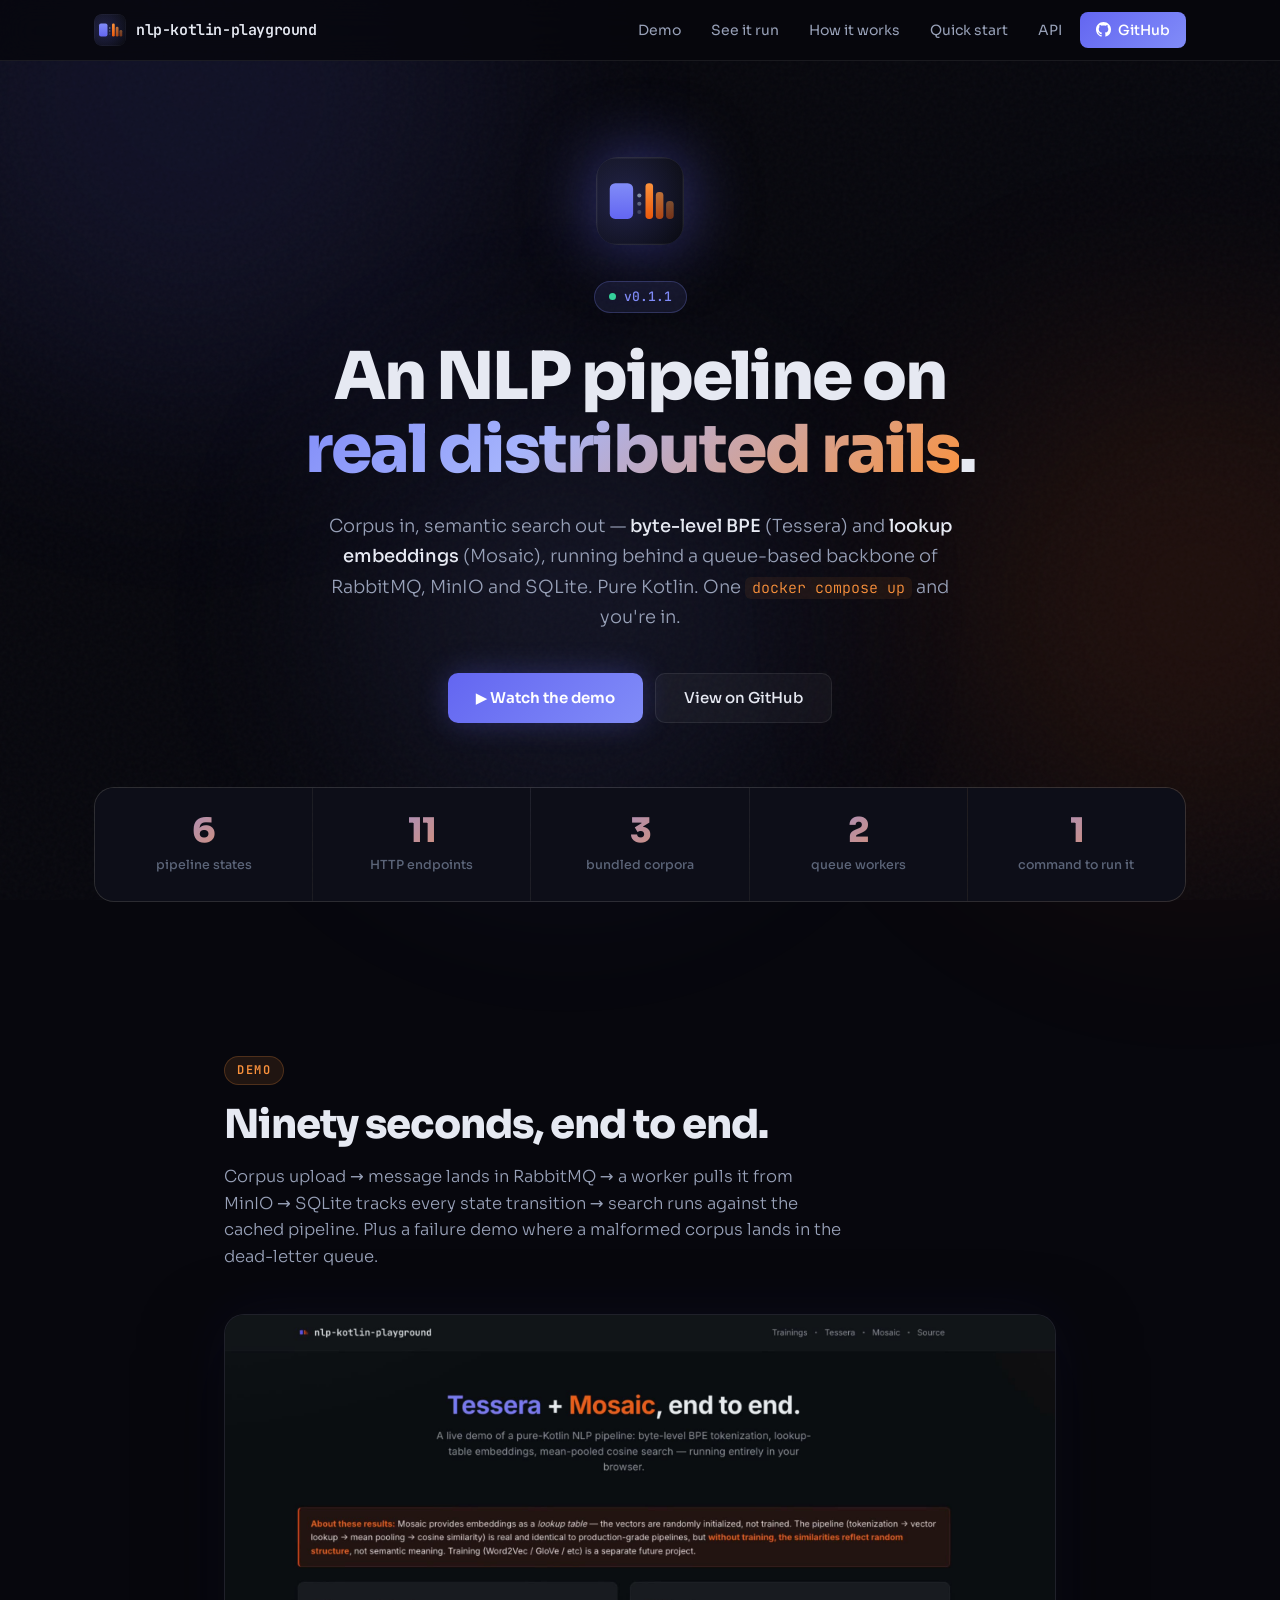
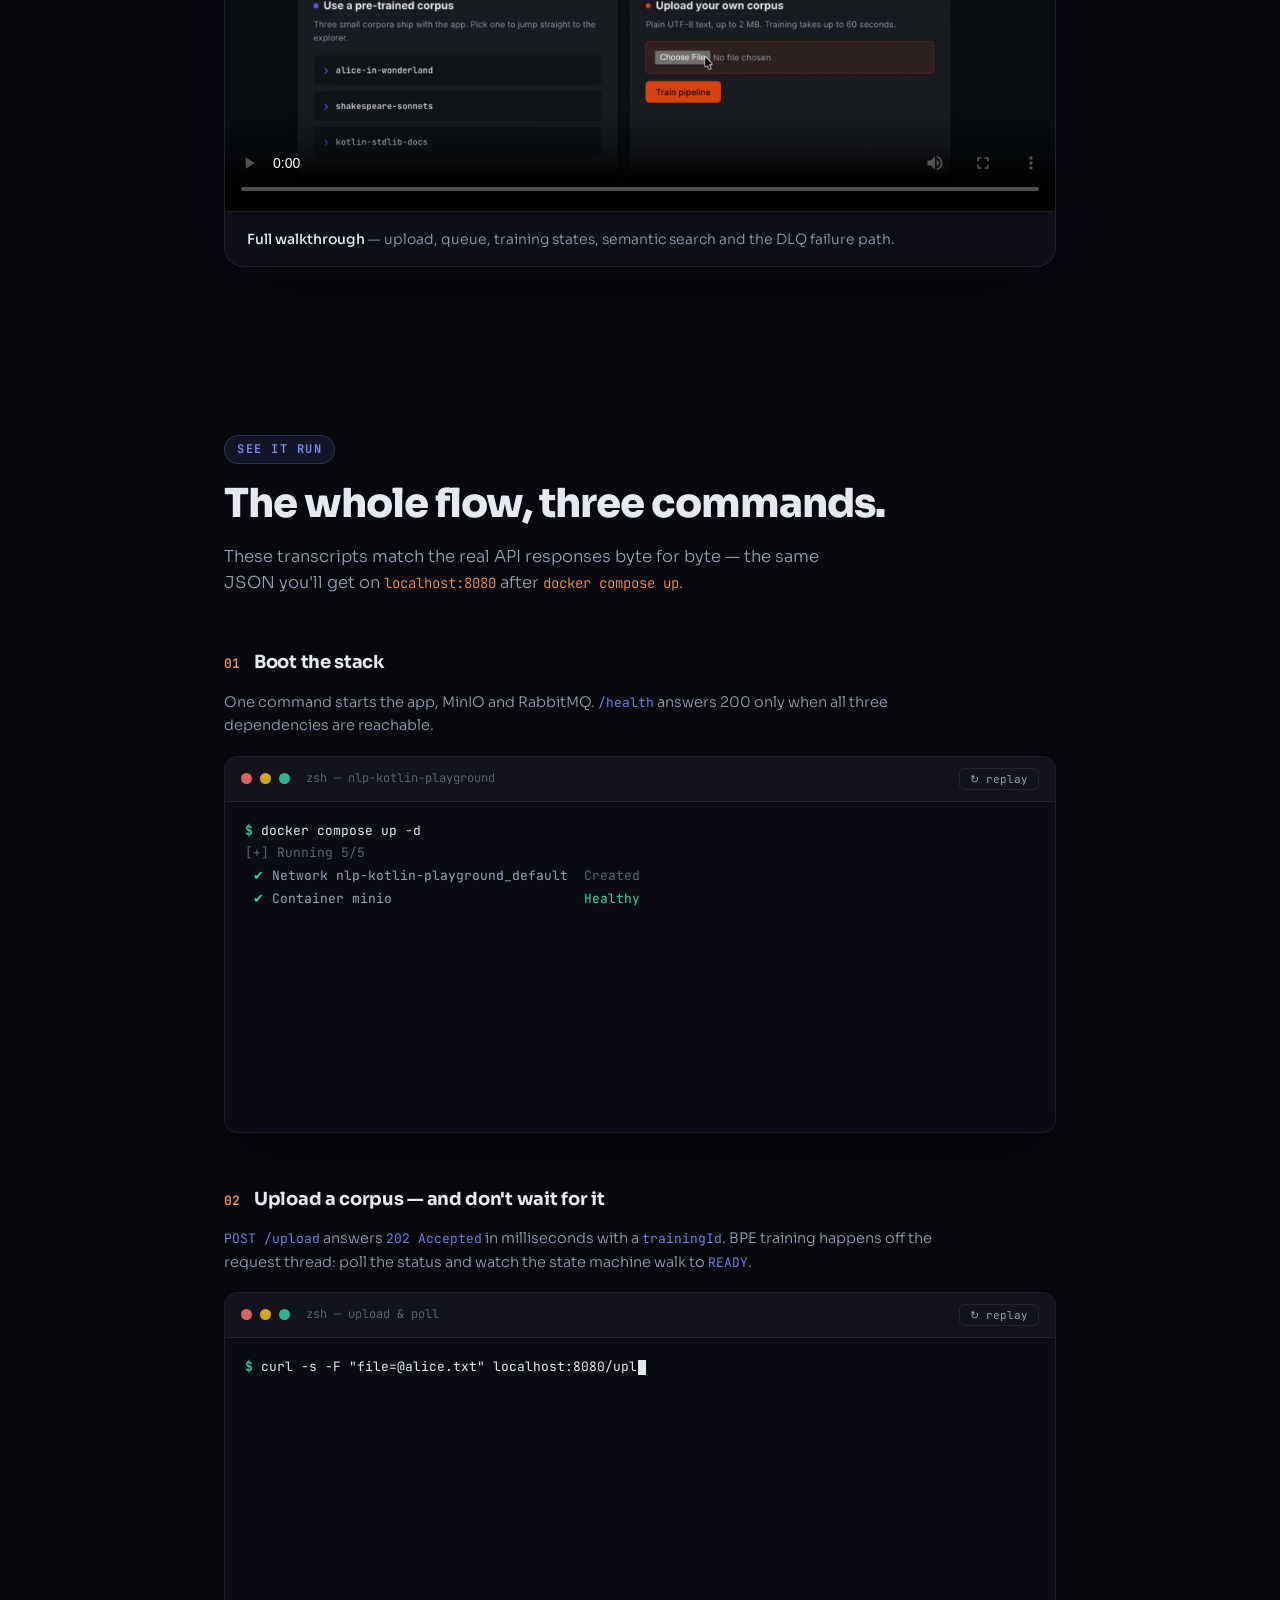
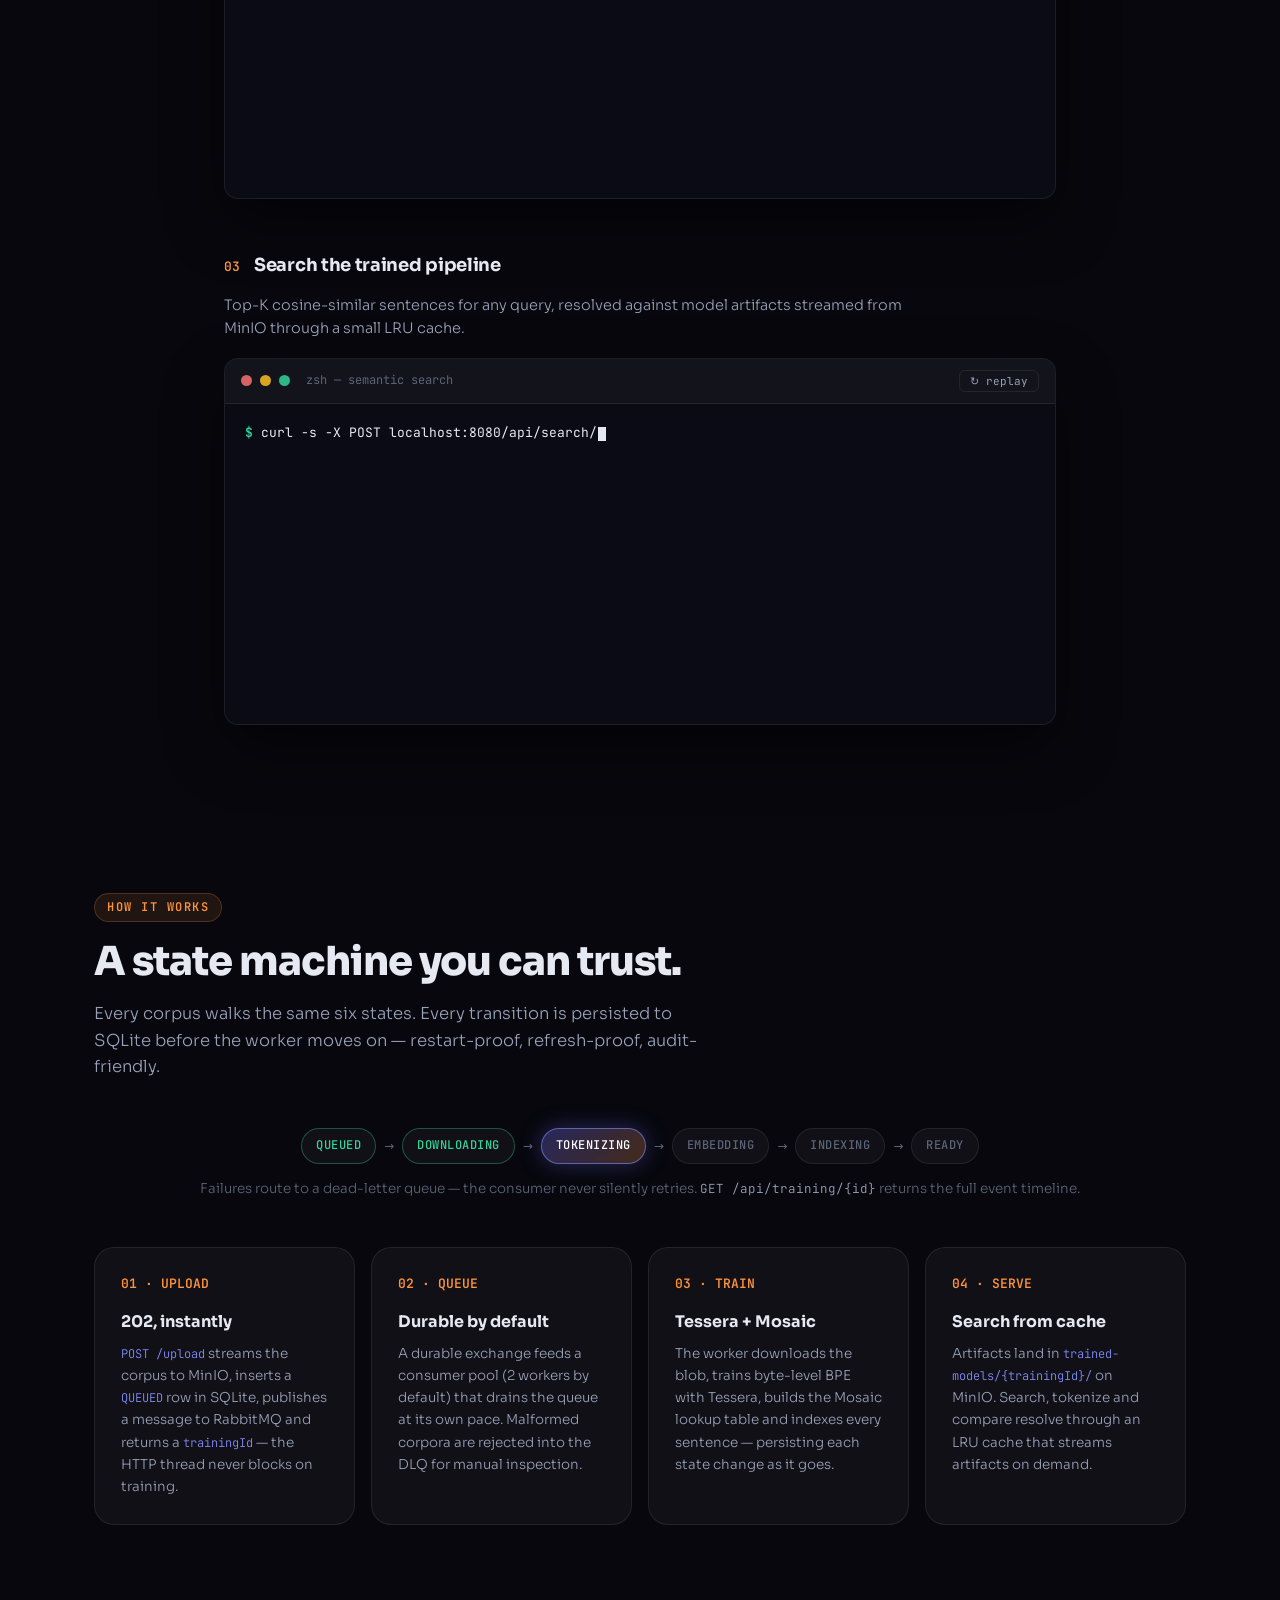
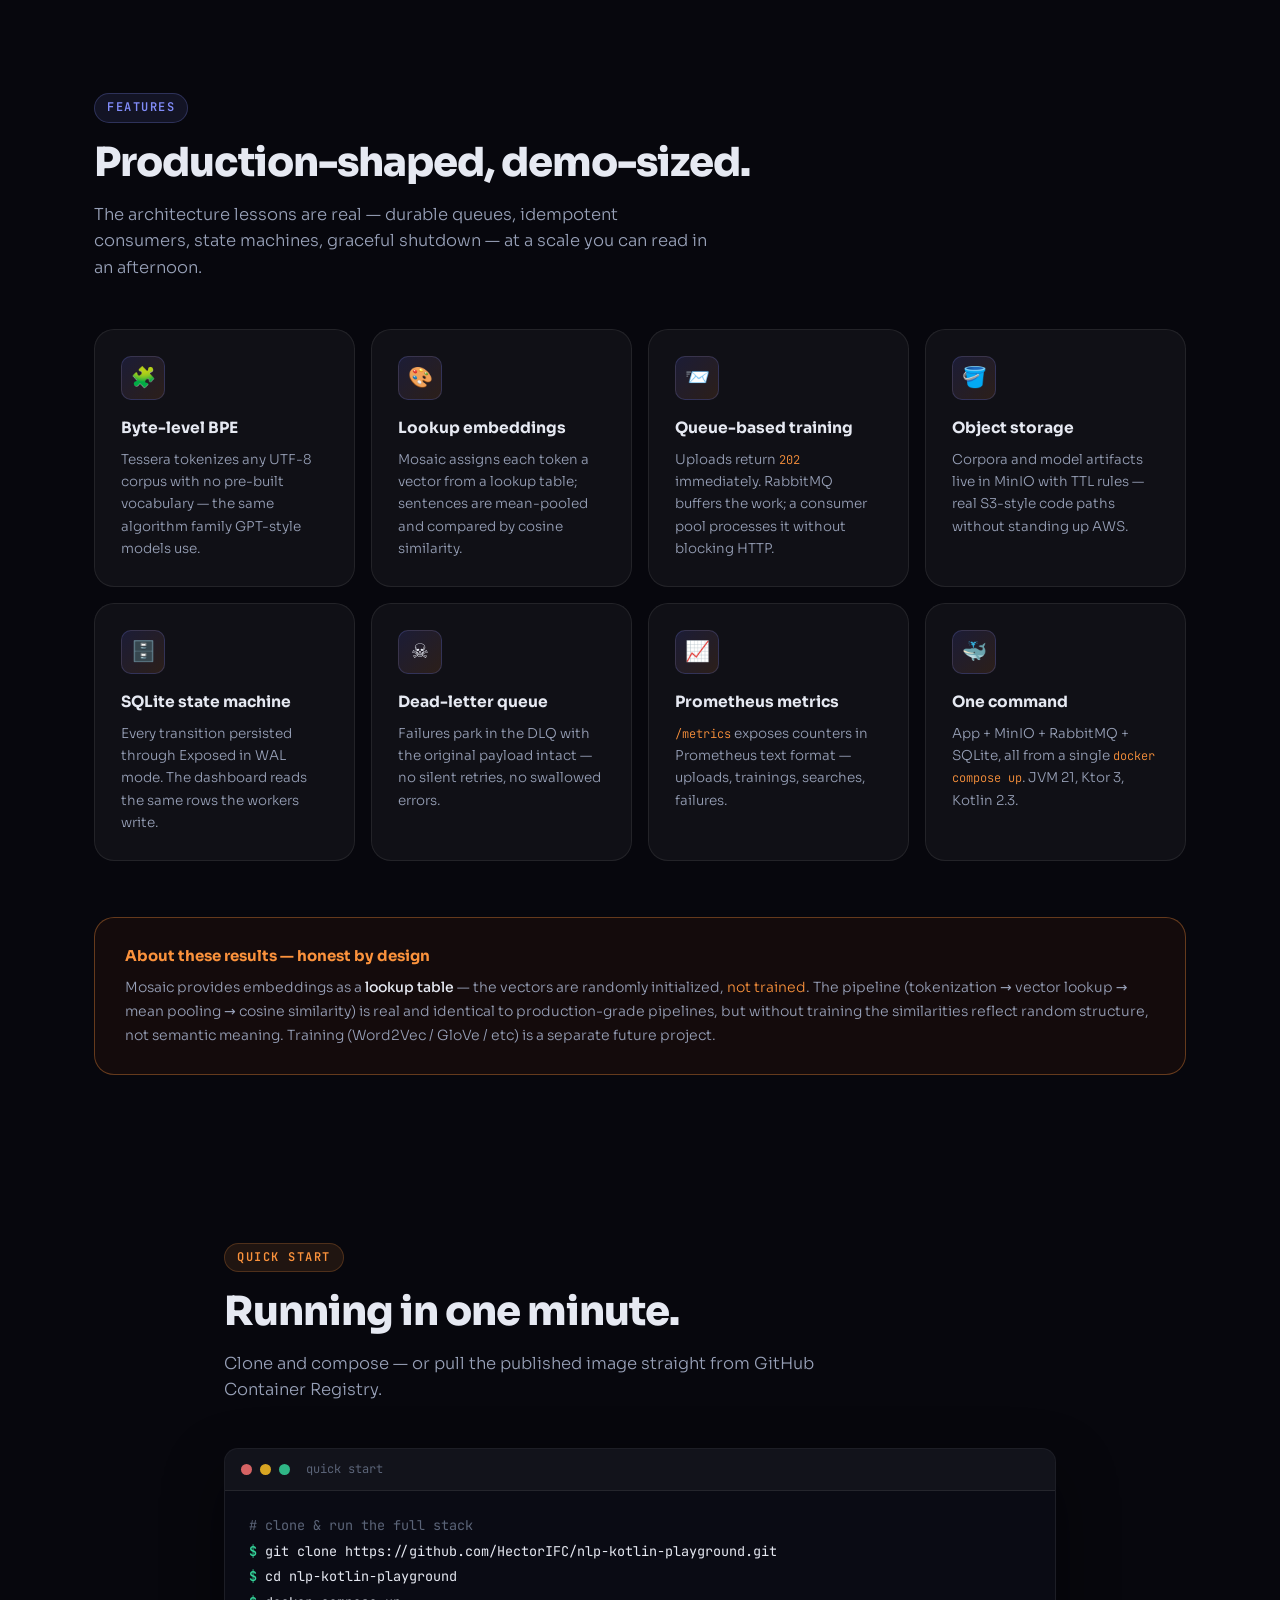
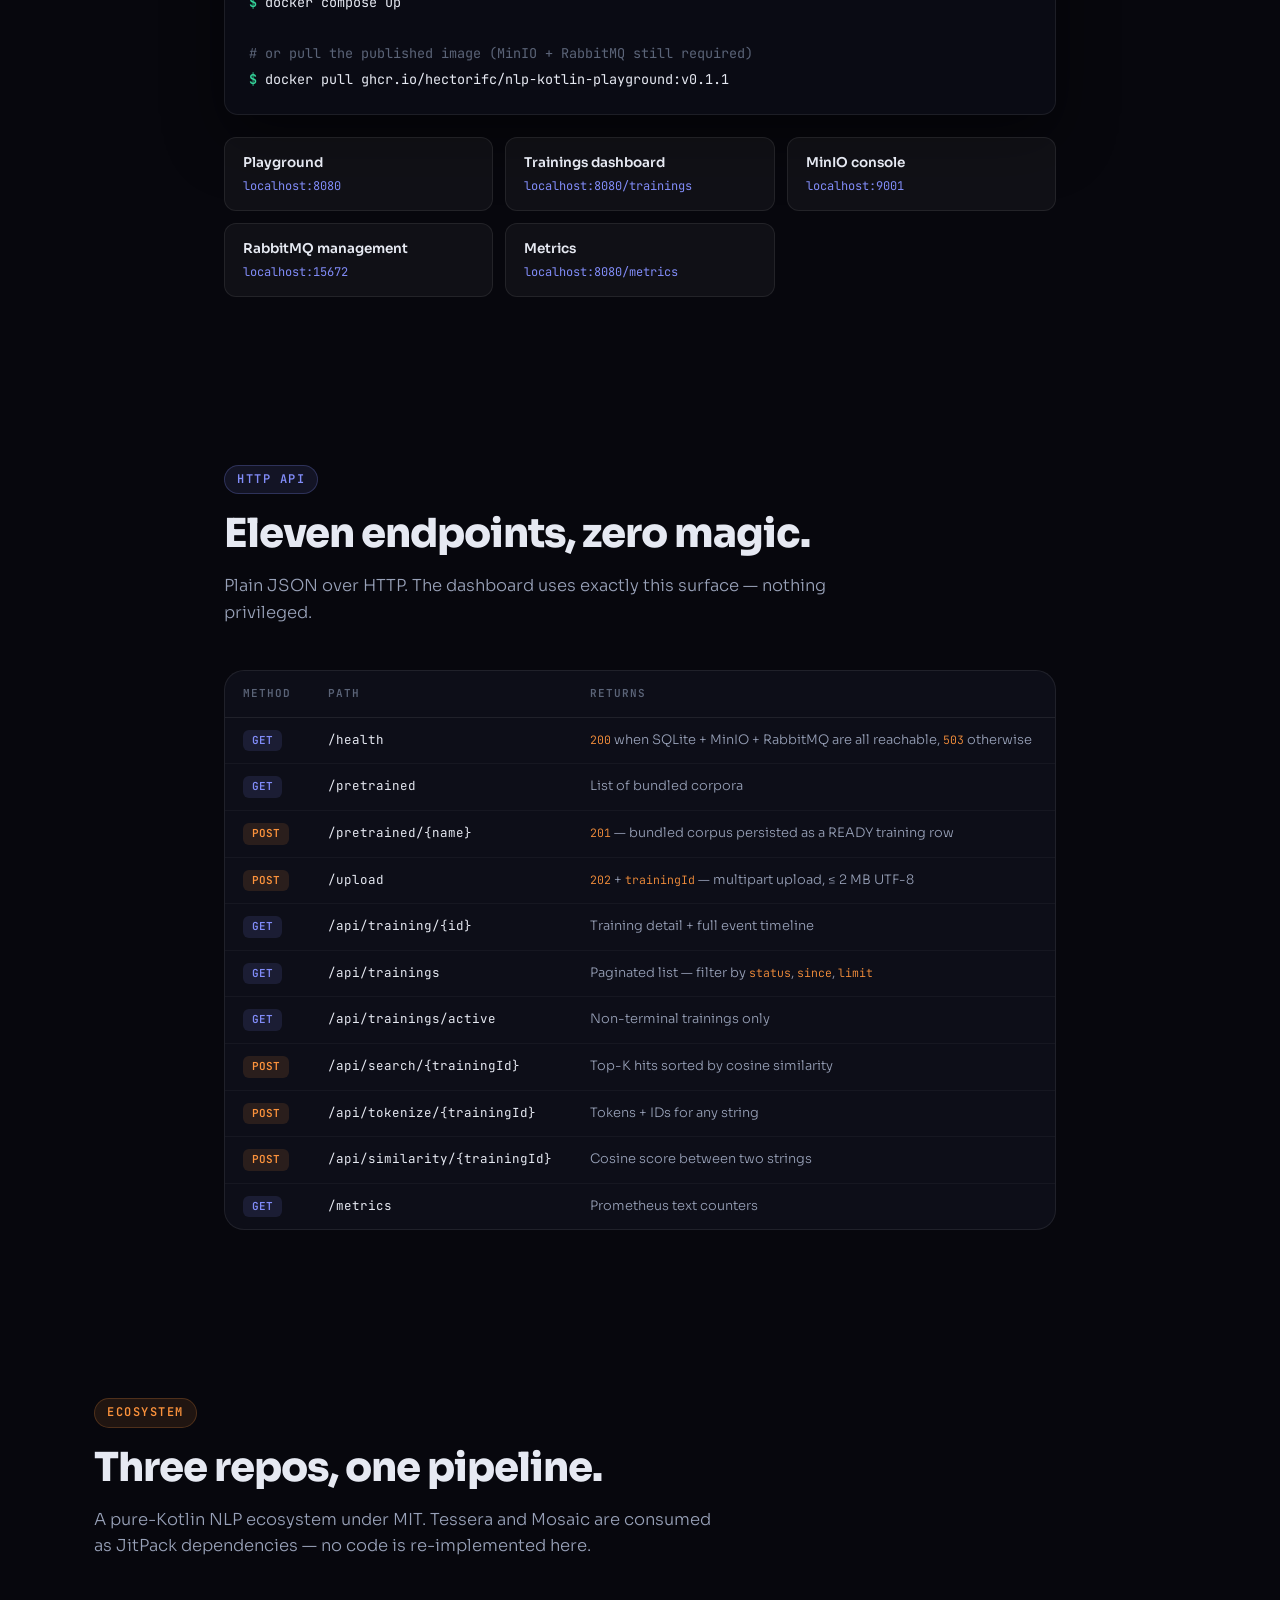
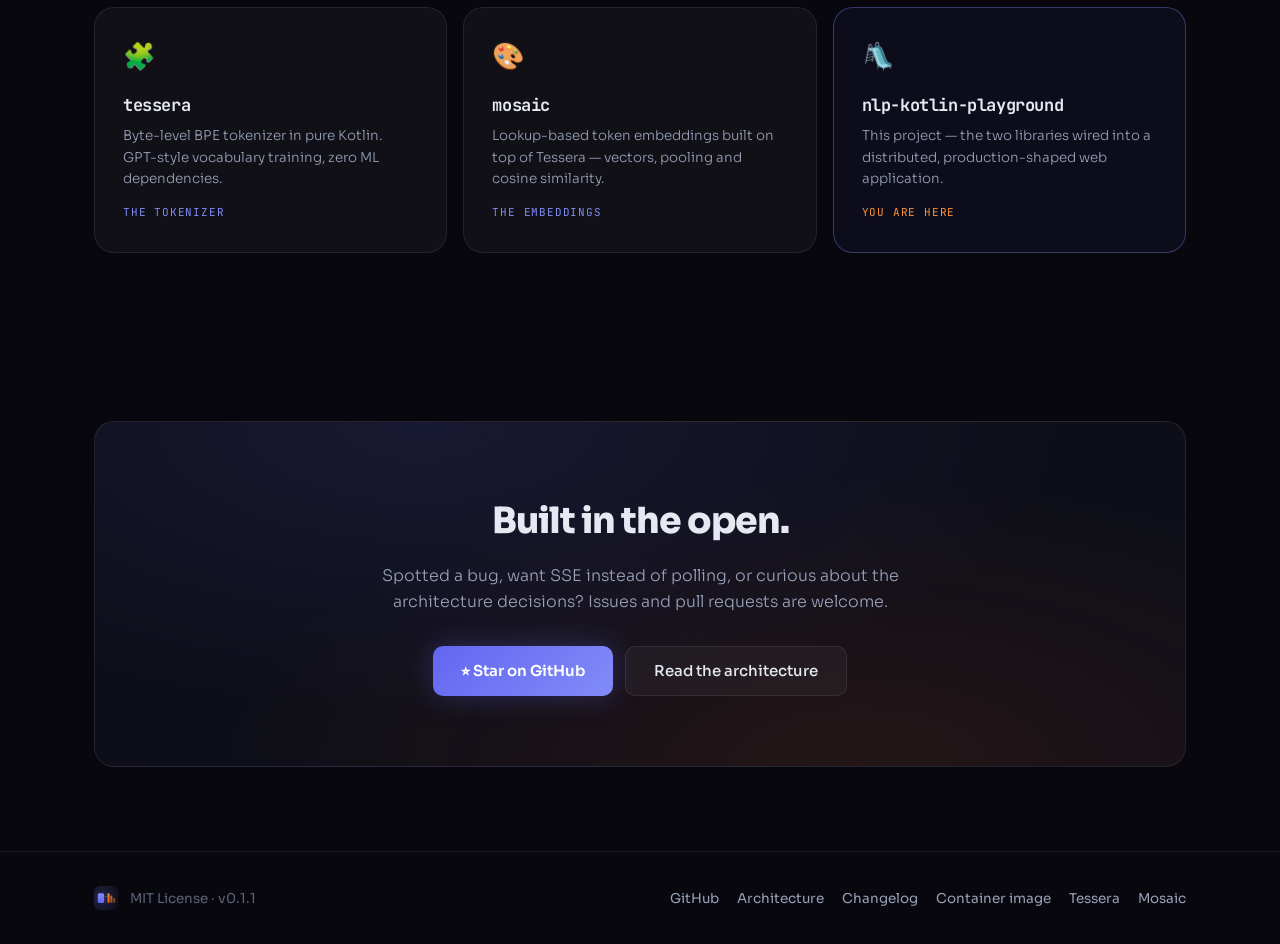
==== docs/index.html @ 34ab7f3b "feat: added github page" ====
<!DOCTYPE html>
<html lang="en">
<head>
  <meta charset="UTF-8" />
  <meta name="viewport" content="width=device-width, initial-scale=1.0" />
  <meta name="description" content="nlp-kotlin-playground — an interactive NLP pipeline playground in pure Kotlin. Byte-level BPE, lookup embeddings and semantic search behind a queue-based distributed backbone: RabbitMQ, MinIO, SQLite." />
  <title>nlp-kotlin-playground — An NLP pipeline on real distributed rails</title>

  <!-- Favicons -->
  <link rel="icon" type="image/svg+xml" href="logo/logo.svg" />
  <link rel="icon" type="image/png" sizes="32x32" href="logo/favicon-32.png" />
  <link rel="icon" type="image/png" sizes="16x16" href="logo/favicon-16.png" />
  <link rel="apple-touch-icon" sizes="180x180" href="logo/favicon-180.png" />
  <link rel="icon" type="image/png" sizes="192x192" href="logo/favicon-192.png" />
  <link rel="icon" type="image/png" sizes="512x512" href="logo/favicon-512.png" />
  <link rel="manifest" href="site.webmanifest" />
  <meta name="theme-color" content="#6366f1" />

  <!-- Open Graph -->
  <meta property="og:type"        content="website" />
  <meta property="og:url"         content="https://hectorifc.github.io/nlp-kotlin-playground/" />
  <meta property="og:title"       content="nlp-kotlin-playground — An NLP pipeline on real distributed rails" />
  <meta property="og:description" content="Corpus in, semantic search out — byte-level BPE (Tessera) + lookup embeddings (Mosaic) behind RabbitMQ, MinIO and SQLite. Pure Kotlin, one docker compose up." />
  <meta property="og:image"       content="https://hectorifc.github.io/nlp-kotlin-playground/logo/logo-512.png" />
  <meta name="twitter:card"       content="summary_large_image" />

  <link rel="preconnect" href="https://fonts.googleapis.com" />
  <link rel="preconnect" href="https://fonts.gstatic.com" crossorigin />
  <link href="https://fonts.googleapis.com/css2?family=Sora:wght@300;400;500;600;700;800&family=JetBrains+Mono:wght@400;500;600&display=swap" rel="stylesheet" />

  <style>
    *, *::before, *::after { box-sizing: border-box; margin: 0; padding: 0; }

    :root {
      --bg:        #07070d;
      --bg2:       #0d0e18;
      --surface:   rgba(255,255,255,0.04);
      --border:    rgba(255,255,255,0.08);
      --primary:   #818cf8;
      --primary2:  #6366f1;
      --accent:    #fb923c;
      --accent2:   #ea580c;
      --ok:        #34d399;
      --text:      #e6e9f2;
      --muted:     #5b6478;
      --muted2:    #98a1b8;
      --code-bg:   #0a0b14;
      --radius:    12px;
      --radius-lg: 20px;
      --mono:      'JetBrains Mono', ui-monospace, monospace;
    }

    html { scroll-behavior: smooth; }

    body {
      background: var(--bg);
      color: var(--text);
      font-family: 'Sora', system-ui, sans-serif;
      line-height: 1.6;
      overflow-x: hidden;
    }

    /* ── NOISE TEXTURE OVERLAY ── */
    body::before {
      content: '';
      position: fixed; inset: 0;
      background-image: url("data:image/svg+xml,%3Csvg viewBox='0 0 256 256' xmlns='http://www.w3.org/2000/svg'%3E%3Cfilter id='noise'%3E%3CfeTurbulence type='fractalNoise' baseFrequency='0.9' numOctaves='4' stitchTiles='stitch'/%3E%3C/filter%3E%3Crect width='100%25' height='100%25' filter='url(%23noise)' opacity='0.03'/%3E%3C/svg%3E");
      pointer-events: none; z-index: 0;
    }

    /* ── GLOW BLOBS ── */
    .blob {
      position: fixed; border-radius: 50%;
      filter: blur(120px); opacity: 0.11; pointer-events: none; z-index: 0;
    }
    .blob-1 { width: 620px; height: 620px; background: #6366f1; top: -220px; left: -120px; }
    .blob-2 { width: 520px; height: 520px; background: #ea580c; top: 38%; right: -180px; }
    .blob-3 { width: 420px; height: 420px; background: #818cf8; bottom: 8%; left: 28%; }

    /* ── LAYOUT ── */
    .container { max-width: 1140px; margin: 0 auto; padding: 0 24px; position: relative; z-index: 1; }
    .narrow { max-width: 880px; margin: 0 auto; }

    /* ── NAV ── */
    nav {
      position: sticky; top: 0; z-index: 100;
      background: rgba(7,7,13,0.82);
      backdrop-filter: blur(16px);
      border-bottom: 1px solid var(--border);
    }
    .nav-inner { display: flex; align-items: center; justify-content: space-between; height: 60px; }
    .nav-logo { display: flex; align-items: center; gap: 10px; text-decoration: none; color: var(--text); }
    .nav-logo-img { width: 32px; height: 32px; border-radius: 8px; display: block; flex-shrink: 0; }
    .nav-logo-text { font-family: var(--mono); font-weight: 600; font-size: 15px; letter-spacing: -0.4px; }
    .nav-links { display: flex; align-items: center; gap: 6px; }
    .nav-link {
      color: var(--muted2); text-decoration: none; font-size: 14px;
      padding: 6px 12px; border-radius: 8px; transition: all .2s;
    }
    .nav-link:hover { color: var(--text); background: var(--surface); }
    .nav-cta {
      background: linear-gradient(135deg, var(--primary2), var(--primary));
      color: #fff; text-decoration: none; font-size: 14px; font-weight: 500;
      padding: 7px 16px; border-radius: 8px; transition: opacity .2s;
      display: flex; align-items: center; gap: 7px;
    }
    .nav-cta:hover { opacity: 0.85; }
    @media (max-width: 800px) { .nav-links .nav-link { display: none; } }

    /* ── HERO ── */
    .hero { padding: 96px 0 70px; text-align: center; position: relative; }
    .hero-logo {
      margin-bottom: 28px; display: inline-block;
      filter: drop-shadow(0 0 34px rgba(99,102,241,0.5));
      animation: float 5s ease-in-out infinite;
    }
    .hero-logo img { display: block; border-radius: 22px; }
    @keyframes float {
      0%, 100% { transform: translateY(0); }
      50%      { transform: translateY(-10px); }
    }
    .hero-badge {
      display: inline-flex; align-items: center; gap: 8px;
      background: rgba(129,140,248,0.1); border: 1px solid rgba(129,140,248,0.25);
      color: var(--primary); font-size: 13px; font-weight: 500; font-family: var(--mono);
      padding: 5px 14px; border-radius: 100px; margin-bottom: 28px;
    }
    .hero-badge-dot { width: 7px; height: 7px; background: var(--ok); border-radius: 50%; animation: pulse 2s infinite; }
    @keyframes pulse {
      0%, 100% { opacity: 1; transform: scale(1); }
      50% { opacity: 0.5; transform: scale(0.8); }
    }
    .hero h1 {
      font-size: clamp(38px, 6vw, 66px);
      font-weight: 800; line-height: 1.1;
      letter-spacing: -2px; margin-bottom: 24px;
    }
    .gradient-text {
      background: linear-gradient(135deg, #818cf8 0%, #a5b4fc 35%, #fb923c 100%);
      -webkit-background-clip: text; -webkit-text-fill-color: transparent;
      background-clip: text;
    }
    .hero-sub {
      font-size: 18px; color: var(--muted2); max-width: 640px;
      margin: 0 auto 40px; font-weight: 300; line-height: 1.7;
    }
    .hero-sub strong { color: var(--text); font-weight: 500; }
    .hero-sub code {
      font-family: var(--mono); font-size: 15px; color: var(--accent);
      background: rgba(251,146,60,0.08); padding: 1px 7px; border-radius: 6px;
    }
    .hero-actions { display: flex; gap: 12px; justify-content: center; flex-wrap: wrap; }
    .btn-primary {
      background: linear-gradient(135deg, var(--primary2), var(--primary));
      color: #fff; text-decoration: none; font-weight: 600; font-size: 15px;
      padding: 12px 28px; border-radius: 10px; transition: all .2s;
      box-shadow: 0 0 30px rgba(99,102,241,0.3);
      display: inline-flex; align-items: center; gap: 8px;
    }
    .btn-primary:hover { transform: translateY(-2px); box-shadow: 0 0 40px rgba(99,102,241,0.45); }
    .btn-ghost {
      background: var(--surface); border: 1px solid var(--border);
      color: var(--text); text-decoration: none; font-weight: 500; font-size: 15px;
      padding: 12px 28px; border-radius: 10px; transition: all .2s;
      display: inline-flex; align-items: center; gap: 8px;
    }
    .btn-ghost:hover { background: rgba(255,255,255,0.07); transform: translateY(-2px); }

    /* ── STATS BAR ── */
    .stats-bar {
      margin: 64px 0 0;
      display: grid;
      grid-template-columns: repeat(auto-fit, minmax(150px, 1fr));
      gap: 1px;
      background: var(--border);
      border: 1px solid var(--border);
      border-radius: var(--radius-lg);
      overflow: hidden;
    }
    .stat { background: var(--bg2); padding: 26px 18px; text-align: center; transition: background .2s; }
    .stat:hover { background: rgba(129,140,248,0.06); }
    .stat-value {
      font-size: 34px; font-weight: 800; letter-spacing: -1.5px;
      background: linear-gradient(135deg, var(--primary), var(--accent));
      -webkit-background-clip: text; -webkit-text-fill-color: transparent;
      background-clip: text; line-height: 1;
    }
    .stat-label { font-size: 12.5px; color: var(--muted); margin-top: 7px; font-weight: 500; }

    /* ── SECTIONS ── */
    section { padding: 84px 0; }
    .section-tag {
      display: inline-block;
      background: rgba(251,146,60,0.1); border: 1px solid rgba(251,146,60,0.22);
      color: var(--accent); font-size: 12px; font-weight: 600; letter-spacing: 1.5px;
      text-transform: uppercase; padding: 4px 12px; border-radius: 100px;
      margin-bottom: 16px; font-family: var(--mono);
    }
    .section-tag.indigo {
      background: rgba(129,140,248,0.1); border-color: rgba(129,140,248,0.25);
      color: var(--primary);
    }
    .section-title {
      font-size: clamp(28px, 4vw, 40px); font-weight: 800;
      letter-spacing: -1px; line-height: 1.18; margin-bottom: 16px;
    }
    .section-sub { font-size: 16.5px; color: var(--muted2); max-width: 620px; font-weight: 300; }
    .section-sub code { font-family: var(--mono); font-size: 14px; color: var(--accent); }

    /* ── FADE-IN ON SCROLL ── */
    .fade { opacity: 0; transform: translateY(22px); transition: opacity .6s ease, transform .6s ease; }
    .fade.visible { opacity: 1; transform: none; }

    /* ── DEMO VIDEO ── */
    .video-shell {
      margin-top: 44px;
      border: 1px solid var(--border);
      border-radius: var(--radius-lg);
      overflow: hidden;
      background: var(--bg2);
      box-shadow: 0 30px 80px rgba(0,0,0,0.5), 0 0 60px rgba(99,102,241,0.07);
    }
    .video-shell video { display: block; width: 100%; height: auto; }
    .video-caption {
      font-size: 14px; color: var(--muted2); padding: 16px 22px;
      border-top: 1px solid var(--border); font-weight: 300;
    }
    .video-caption strong { color: var(--text); font-weight: 500; }

    /* ── TERMINALS ── */
    .term-step { margin-top: 52px; }
    .term-step-head { display: flex; align-items: baseline; gap: 14px; margin-bottom: 14px; }
    .term-step-num {
      font-family: var(--mono); font-weight: 600; font-size: 13px;
      color: var(--accent); flex-shrink: 0;
    }
    .term-step-head h3 { font-size: 18px; font-weight: 700; letter-spacing: -0.3px; }
    .term-step-desc { font-size: 14.5px; color: var(--muted2); font-weight: 300; margin-bottom: 18px; max-width: 720px; }
    .term-step-desc code { font-family: var(--mono); font-size: 13px; color: var(--primary); }

    .terminal {
      background: var(--code-bg);
      border: 1px solid var(--border);
      border-radius: 14px;
      overflow: hidden;
      box-shadow: 0 24px 60px rgba(0,0,0,0.45);
    }
    .term-bar {
      display: flex; align-items: center; gap: 8px;
      padding: 11px 16px;
      background: rgba(255,255,255,0.03);
      border-bottom: 1px solid var(--border);
    }
    .term-dot { width: 11px; height: 11px; border-radius: 50%; opacity: 0.85; }
    .term-dot.r { background: #f87171; } .term-dot.y { background: #fbbf24; } .term-dot.g { background: #34d399; }
    .term-title {
      font-family: var(--mono); font-size: 12px; color: var(--muted);
      margin-left: 8px; flex: 1; white-space: nowrap; overflow: hidden; text-overflow: ellipsis;
    }
    .term-replay {
      background: none; border: 1px solid var(--border); color: var(--muted2);
      font-family: var(--mono); font-size: 11px; padding: 3px 10px;
      border-radius: 6px; cursor: pointer; transition: all .2s;
    }
    .term-replay:hover { color: var(--text); border-color: var(--muted); }
    .term-body {
      padding: 18px 20px;
      font-family: var(--mono); font-size: 13px; line-height: 1.75;
      white-space: pre; overflow-x: auto;
      color: var(--muted2);
    }
    .term-line { min-height: 1.75em; }
    .t-prompt { color: var(--ok); font-weight: 600; }
    .t-cmd { color: var(--text); }
    .t-cursor {
      display: inline-block; width: 8px; height: 1.1em;
      background: var(--text); vertical-align: text-bottom;
      animation: blink 1s steps(1) infinite; margin-left: 1px;
    }
    @keyframes blink { 50% { opacity: 0; } }
    .t-key  { color: #a5b4fc; }
    .t-str  { color: #fdba74; }
    .t-num  { color: #5eead4; }
    .t-ok   { color: var(--ok); }
    .t-dim  { color: var(--muted); }
    .t-state-q { color: var(--muted2); }
    .t-state-w { color: var(--primary); }
    .t-state-e { color: var(--accent); }
    .t-state-r { color: var(--ok); font-weight: 600; }

    /* ── STATE MACHINE STRIP ── */
    .state-strip {
      margin: 48px 0 8px;
      display: flex; align-items: center; justify-content: center;
      gap: 8px; flex-wrap: wrap;
    }
    .state-pill {
      font-family: var(--mono); font-size: 12px; font-weight: 500;
      padding: 7px 14px; border-radius: 100px;
      border: 1px solid var(--border); color: var(--muted);
      background: var(--surface); transition: all .45s ease;
      letter-spacing: 0.5px;
    }
    .state-arrow { color: var(--muted); font-size: 12px; user-select: none; }
    .state-pill.active {
      color: #fff; border-color: rgba(129,140,248,0.6);
      background: linear-gradient(135deg, rgba(99,102,241,0.35), rgba(251,146,60,0.25));
      box-shadow: 0 0 22px rgba(99,102,241,0.35);
    }
    .state-pill.done { color: var(--ok); border-color: rgba(52,211,153,0.35); }
    .state-pill.active.final {
      border-color: rgba(52,211,153,0.7);
      background: rgba(52,211,153,0.16);
      box-shadow: 0 0 22px rgba(52,211,153,0.35);
    }
    .state-caption { text-align: center; font-size: 13.5px; color: var(--muted); margin-top: 14px; font-weight: 300; }
    .state-caption code { font-family: var(--mono); font-size: 12.5px; color: var(--muted2); }

    /* ── HOW IT WORKS STEPS ── */
    .steps-grid {
      display: grid; grid-template-columns: repeat(auto-fit, minmax(250px, 1fr));
      gap: 16px; margin-top: 48px;
    }
    .step-card {
      background: var(--surface); border: 1px solid var(--border);
      border-radius: var(--radius-lg); padding: 26px;
      position: relative; transition: all .3s;
    }
    .step-card:hover { border-color: rgba(251,146,60,0.3); transform: translateY(-3px); }
    .step-num {
      font-family: var(--mono); font-size: 13px; font-weight: 600;
      color: var(--accent); margin-bottom: 14px; display: block;
    }
    .step-card h3 { font-size: 16px; font-weight: 700; margin-bottom: 8px; }
    .step-card p { font-size: 13.5px; color: var(--muted2); line-height: 1.65; font-weight: 300; }
    .step-card p code { font-family: var(--mono); font-size: 12px; color: var(--primary); }

    /* ── FEATURES ── */
    .features-grid {
      display: grid; grid-template-columns: repeat(auto-fit, minmax(255px, 1fr));
      gap: 16px; margin-top: 48px;
    }
    .feature-card {
      background: var(--surface); border: 1px solid var(--border);
      border-radius: var(--radius-lg); padding: 26px;
      transition: all .3s; position: relative; overflow: hidden;
    }
    .feature-card::before {
      content: '';
      position: absolute; inset: 0;
      background: linear-gradient(135deg, rgba(99,102,241,0.07), transparent 60%);
      opacity: 0; transition: opacity .3s;
    }
    .feature-card:hover { border-color: rgba(129,140,248,0.3); transform: translateY(-3px); }
    .feature-card:hover::before { opacity: 1; }
    .feature-icon {
      width: 44px; height: 44px;
      background: linear-gradient(135deg, rgba(99,102,241,0.15), rgba(251,146,60,0.12));
      border: 1px solid rgba(129,140,248,0.2);
      border-radius: 10px; display: grid; place-items: center;
      font-size: 20px; margin-bottom: 16px;
    }
    .feature-card h3 { font-size: 15.5px; font-weight: 700; margin-bottom: 8px; }
    .feature-card p { font-size: 13.5px; color: var(--muted2); line-height: 1.65; font-weight: 300; }
    .feature-card p code { font-family: var(--mono); font-size: 12px; color: var(--accent); }

    /* ── HONESTY CALLOUT ── */
    .callout {
      margin-top: 56px;
      border: 1px solid rgba(251,146,60,0.35);
      background: rgba(234,88,12,0.06);
      border-radius: var(--radius-lg);
      padding: 26px 30px;
    }
    .callout h3 { color: var(--accent); font-size: 15px; font-weight: 700; margin-bottom: 8px; }
    .callout p { font-size: 14px; color: var(--muted2); line-height: 1.7; font-weight: 300; }
    .callout p strong { color: var(--text); font-weight: 500; }
    .callout p em { color: var(--accent); font-style: normal; }

    /* ── QUICK START ── */
    .code-window {
      margin-top: 44px;
      background: var(--code-bg);
      border: 1px solid var(--border);
      border-radius: 14px; overflow: hidden;
      box-shadow: 0 24px 60px rgba(0,0,0,0.45);
    }
    .code-body {
      padding: 22px 24px; font-family: var(--mono); font-size: 13.5px;
      line-height: 1.9; overflow-x: auto; white-space: pre; color: var(--text);
    }
    .code-body .c { color: var(--muted); }
    .code-body .p { color: var(--ok); font-weight: 600; }
    .urls-grid {
      display: grid; grid-template-columns: repeat(auto-fit, minmax(240px, 1fr));
      gap: 12px; margin-top: 22px;
    }
    .url-card {
      display: flex; flex-direction: column; gap: 3px;
      background: var(--surface); border: 1px solid var(--border);
      border-radius: var(--radius); padding: 14px 18px;
      text-decoration: none; transition: all .2s;
    }
    .url-card:hover { border-color: rgba(129,140,248,0.35); }
    .url-card .u-name { font-size: 13.5px; font-weight: 600; color: var(--text); }
    .url-card .u-addr { font-family: var(--mono); font-size: 12px; color: var(--primary); }

    /* ── API TABLE ── */
    .api-table-wrap {
      margin-top: 44px; overflow-x: auto;
      border: 1px solid var(--border); border-radius: var(--radius-lg);
      background: var(--bg2);
    }
    table.api { width: 100%; border-collapse: collapse; font-size: 13px; min-width: 640px; }
    table.api th {
      text-align: left; font-family: var(--mono); font-weight: 600; font-size: 11px;
      text-transform: uppercase; letter-spacing: 1px; color: var(--muted);
      padding: 14px 18px; border-bottom: 1px solid var(--border);
    }
    table.api td { padding: 12px 18px; border-bottom: 1px solid rgba(255,255,255,0.04); vertical-align: top; }
    table.api tr:last-child td { border-bottom: none; }
    table.api tr:hover td { background: rgba(129,140,248,0.04); }
    .method {
      font-family: var(--mono); font-size: 11px; font-weight: 600;
      padding: 2px 9px; border-radius: 6px; display: inline-block;
    }
    .method.get  { color: var(--primary); background: rgba(129,140,248,0.12); }
    .method.post { color: var(--accent);  background: rgba(251,146,60,0.12); }
    td.path { font-family: var(--mono); font-size: 12.5px; color: var(--text); white-space: nowrap; }
    td.desc { color: var(--muted2); font-weight: 300; }
    td.desc code { font-family: var(--mono); font-size: 11.5px; color: var(--accent); }

    /* ── ECOSYSTEM ── */
    .eco-grid {
      display: grid; grid-template-columns: repeat(auto-fit, minmax(260px, 1fr));
      gap: 16px; margin-top: 48px;
    }
    .eco-card {
      background: var(--surface); border: 1px solid var(--border);
      border-radius: var(--radius-lg); padding: 28px;
      text-decoration: none; transition: all .3s; display: block;
    }
    .eco-card:hover { border-color: rgba(251,146,60,0.35); transform: translateY(-3px); }
    .eco-emoji { font-size: 26px; margin-bottom: 14px; display: block; }
    .eco-card h3 { font-size: 17px; font-weight: 700; color: var(--text); margin-bottom: 6px; font-family: var(--mono); letter-spacing: -0.4px; }
    .eco-card p { font-size: 13.5px; color: var(--muted2); line-height: 1.6; font-weight: 300; }
    .eco-role {
      display: inline-block; margin-top: 14px;
      font-family: var(--mono); font-size: 11px; letter-spacing: 0.8px;
      color: var(--primary); text-transform: uppercase;
    }
    .eco-card.here { border-color: rgba(129,140,248,0.35); background: rgba(99,102,241,0.06); }
    .eco-card.here .eco-role { color: var(--accent); }

    /* ── CONTRIBUTE ── */
    .contribute {
      text-align: center;
      border: 1px solid var(--border);
      border-radius: var(--radius-lg);
      background:
        radial-gradient(ellipse at 30% 0%, rgba(99,102,241,0.12), transparent 60%),
        radial-gradient(ellipse at 70% 100%, rgba(234,88,12,0.1), transparent 60%),
        var(--bg2);
      padding: 70px 30px;
    }
    .contribute h2 { font-size: clamp(26px, 3.6vw, 36px); font-weight: 800; letter-spacing: -1px; margin-bottom: 14px; }
    .contribute p { color: var(--muted2); max-width: 540px; margin: 0 auto 32px; font-weight: 300; font-size: 16px; }

    /* ── FOOTER ── */
    footer { border-top: 1px solid var(--border); padding: 34px 0; }
    .footer-inner {
      display: flex; align-items: center; justify-content: space-between;
      gap: 18px; flex-wrap: wrap;
    }
    .footer-left { display: flex; align-items: center; gap: 12px; color: var(--muted); font-size: 13.5px; }
    .footer-left img { border-radius: 6px; }
    .footer-links { display: flex; gap: 18px; flex-wrap: wrap; }
    .footer-links a { color: var(--muted2); text-decoration: none; font-size: 13.5px; transition: color .2s; }
    .footer-links a:hover { color: var(--text); }

    @media (max-width: 540px) {
      .hero { padding-top: 72px; }
      .hero h1 { font-size: 31px; letter-spacing: -1px; }
      .hero h1 br { display: none; }
      .term-body, .code-body { font-size: 12px; }
    }

    @media (prefers-reduced-motion: reduce) {
      html { scroll-behavior: auto; }
      .hero-logo, .hero-badge-dot, .t-cursor { animation: none; }
      .fade { opacity: 1; transform: none; transition: none; }
      * { transition-duration: 0.01ms !important; }
    }
  </style>
</head>
<body>

  <div class="blob blob-1"></div>
  <div class="blob blob-2"></div>
  <div class="blob blob-3"></div>

  <!-- ───────────────────────── NAV ───────────────────────── -->
  <nav>
    <div class="container nav-inner">
      <a class="nav-logo" href="#">
        <img class="nav-logo-img" src="logo/logo.svg" alt="nlp-kotlin-playground" width="32" height="32" />
        <span class="nav-logo-text">nlp-kotlin-playground</span>
      </a>
      <div class="nav-links">
        <a class="nav-link" href="#demo">Demo</a>
        <a class="nav-link" href="#terminal">See it run</a>
        <a class="nav-link" href="#how">How it works</a>
        <a class="nav-link" href="#start">Quick start</a>
        <a class="nav-link" href="#api">API</a>
        <a class="nav-cta" href="https://github.com/HectorIFC/nlp-kotlin-playground">
          <svg width="15" height="15" viewBox="0 0 16 16" fill="currentColor"><path d="M8 0C3.58 0 0 3.58 0 8c0 3.54 2.29 6.53 5.47 7.59.4.07.55-.17.55-.38 0-.19-.01-.82-.01-1.49-2.01.37-2.53-.49-2.69-.94-.09-.23-.48-.94-.82-1.13-.28-.15-.68-.52-.01-.53.63-.01 1.08.58 1.23.82.72 1.21 1.87.87 2.33.66.07-.52.28-.87.51-1.07-1.78-.2-3.64-.89-3.64-3.95 0-.87.31-1.59.82-2.15-.08-.2-.36-1.02.08-2.12 0 0 .67-.21 2.2.82.64-.18 1.32-.27 2-.27s1.36.09 2 .27c1.53-1.04 2.2-.82 2.2-.82.44 1.1.16 1.92.08 2.12.51.56.82 1.27.82 2.15 0 3.07-1.87 3.75-3.65 3.95.29.25.54.73.54 1.48 0 1.07-.01 1.93-.01 2.2 0 .21.15.46.55.38A8.01 8.01 0 0 0 16 8c0-4.42-3.58-8-8-8z"/></svg>
          GitHub
        </a>
      </div>
    </div>
  </nav>

  <!-- ───────────────────────── HERO ───────────────────────── -->
  <header class="hero">
    <div class="container">
      <div class="hero-logo">
        <img src="logo/logo.svg" alt="nlp-kotlin-playground" width="88" height="88" />
      </div>
      <div>
        <div class="hero-badge"><span class="hero-badge-dot"></span>v0.1.1</div>
      </div>
      <h1>An NLP pipeline on <br /><span class="gradient-text">real distributed rails</span>.</h1>
      <p class="hero-sub">
        Corpus in, semantic search out — <strong>byte-level BPE</strong> (Tessera) and
        <strong>lookup embeddings</strong> (Mosaic), running behind a queue-based backbone of
        RabbitMQ, MinIO and SQLite. Pure Kotlin. One <code>docker compose up</code> and you're in.
      </p>
      <div class="hero-actions">
        <a class="btn-primary" href="#demo">▶&#xFE0E; Watch the demo</a>
        <a class="btn-ghost" href="https://github.com/HectorIFC/nlp-kotlin-playground">View on GitHub</a>
      </div>

      <div class="stats-bar fade">
        <div class="stat"><div class="stat-value"><span class="count" data-target="6">0</span></div><div class="stat-label">pipeline states</div></div>
        <div class="stat"><div class="stat-value"><span class="count" data-target="11">0</span></div><div class="stat-label">HTTP endpoints</div></div>
        <div class="stat"><div class="stat-value"><span class="count" data-target="3">0</span></div><div class="stat-label">bundled corpora</div></div>
        <div class="stat"><div class="stat-value"><span class="count" data-target="2">0</span></div><div class="stat-label">queue workers</div></div>
        <div class="stat"><div class="stat-value"><span class="count" data-target="1">0</span></div><div class="stat-label">command to run it</div></div>
      </div>
    </div>
  </header>

  <!-- ───────────────────────── DEMO VIDEO ───────────────────────── -->
  <section id="demo">
    <div class="container narrow">
      <div class="fade">
        <span class="section-tag">Demo</span>
        <h2 class="section-title">Ninety seconds, end to end.</h2>
        <p class="section-sub">
          Corpus upload → message lands in RabbitMQ → a worker pulls it from MinIO → SQLite tracks
          every state transition → search runs against the cached pipeline. Plus a failure demo
          where a malformed corpus lands in the dead-letter queue.
        </p>
      </div>
      <div class="video-shell fade">
        <video src="demo.mp4" controls preload="metadata" poster="poster.jpg" width="1280"></video>
        <div class="video-caption">
          <strong>Full walkthrough</strong> — upload, queue, training states, semantic search and the DLQ failure path.
        </div>
      </div>
    </div>
  </section>

  <!-- ───────────────────────── TERMINALS ───────────────────────── -->
  <section id="terminal">
    <div class="container narrow">
      <div class="fade">
        <span class="section-tag indigo">See it run</span>
        <h2 class="section-title">The whole flow, three commands.</h2>
        <p class="section-sub">
          These transcripts match the real API responses byte for byte — the same JSON you'll
          get on <code>localhost:8080</code> after <code>docker compose up</code>.
        </p>
      </div>

      <div class="term-step fade">
        <div class="term-step-head"><span class="term-step-num">01</span><h3>Boot the stack</h3></div>
        <p class="term-step-desc">
          One command starts the app, MinIO and RabbitMQ. <code>/health</code> answers 200 only
          when all three dependencies are reachable.
        </p>
        <div class="terminal" data-script="boot">
          <div class="term-bar">
            <span class="term-dot r"></span><span class="term-dot y"></span><span class="term-dot g"></span>
            <span class="term-title">zsh — nlp-kotlin-playground</span>
            <button class="term-replay" type="button">↻ replay</button>
          </div>
          <div class="term-body" style="min-height: 330px"></div>
        </div>
      </div>

      <div class="term-step fade">
        <div class="term-step-head"><span class="term-step-num">02</span><h3>Upload a corpus — and don't wait for it</h3></div>
        <p class="term-step-desc">
          <code>POST /upload</code> answers <code>202 Accepted</code> in milliseconds with a
          <code>trainingId</code>. BPE training happens off the request thread: poll the status
          and watch the state machine walk to <code>READY</code>.
        </p>
        <div class="terminal" data-script="train">
          <div class="term-bar">
            <span class="term-dot r"></span><span class="term-dot y"></span><span class="term-dot g"></span>
            <span class="term-title">zsh — upload &amp; poll</span>
            <button class="term-replay" type="button">↻ replay</button>
          </div>
          <div class="term-body" style="min-height: 460px"></div>
        </div>
      </div>

      <div class="term-step fade">
        <div class="term-step-head"><span class="term-step-num">03</span><h3>Search the trained pipeline</h3></div>
        <p class="term-step-desc">
          Top-K cosine-similar sentences for any query, resolved against model artifacts streamed
          from MinIO through a small LRU cache.
        </p>
        <div class="terminal" data-script="search">
          <div class="term-bar">
            <span class="term-dot r"></span><span class="term-dot y"></span><span class="term-dot g"></span>
            <span class="term-title">zsh — semantic search</span>
            <button class="term-replay" type="button">↻ replay</button>
          </div>
          <div class="term-body" style="min-height: 320px"></div>
        </div>
      </div>
    </div>
  </section>

  <!-- ───────────────────────── HOW IT WORKS ───────────────────────── -->
  <section id="how">
    <div class="container">
      <div class="fade">
        <span class="section-tag">How it works</span>
        <h2 class="section-title">A state machine you can trust.</h2>
        <p class="section-sub">
          Every corpus walks the same six states. Every transition is persisted to SQLite before
          the worker moves on — restart-proof, refresh-proof, audit-friendly.
        </p>
      </div>

      <div class="state-strip fade" id="stateStrip">
        <span class="state-pill">QUEUED</span><span class="state-arrow">→</span>
        <span class="state-pill">DOWNLOADING</span><span class="state-arrow">→</span>
        <span class="state-pill">TOKENIZING</span><span class="state-arrow">→</span>
        <span class="state-pill">EMBEDDING</span><span class="state-arrow">→</span>
        <span class="state-pill">INDEXING</span><span class="state-arrow">→</span>
        <span class="state-pill final">READY</span>
      </div>
      <p class="state-caption fade">Failures route to a dead-letter queue — the consumer never silently retries. <code>GET /api/training/{id}</code> returns the full event timeline.</p>

      <div class="steps-grid">
        <div class="step-card fade">
          <span class="step-num">01 · UPLOAD</span>
          <h3>202, instantly</h3>
          <p><code>POST /upload</code> streams the corpus to MinIO, inserts a <code>QUEUED</code> row in SQLite, publishes a message to RabbitMQ and returns a <code>trainingId</code> — the HTTP thread never blocks on training.</p>
        </div>
        <div class="step-card fade">
          <span class="step-num">02 · QUEUE</span>
          <h3>Durable by default</h3>
          <p>A durable exchange feeds a consumer pool (2 workers by default) that drains the queue at its own pace. Malformed corpora are rejected into the DLQ for manual inspection.</p>
        </div>
        <div class="step-card fade">
          <span class="step-num">03 · TRAIN</span>
          <h3>Tessera + Mosaic</h3>
          <p>The worker downloads the blob, trains byte-level BPE with Tessera, builds the Mosaic lookup table and indexes every sentence — persisting each state change as it goes.</p>
        </div>
        <div class="step-card fade">
          <span class="step-num">04 · SERVE</span>
          <h3>Search from cache</h3>
          <p>Artifacts land in <code>trained-models/{trainingId}/</code> on MinIO. Search, tokenize and compare resolve through an LRU cache that streams artifacts on demand.</p>
        </div>
      </div>
    </div>
  </section>

  <!-- ───────────────────────── FEATURES ───────────────────────── -->
  <section id="features">
    <div class="container">
      <div class="fade">
        <span class="section-tag indigo">Features</span>
        <h2 class="section-title">Production-shaped, demo-sized.</h2>
        <p class="section-sub">
          The architecture lessons are real — durable queues, idempotent consumers, state machines,
          graceful shutdown — at a scale you can read in an afternoon.
        </p>
      </div>
      <div class="features-grid">
        <div class="feature-card fade">
          <div class="feature-icon">🧩</div>
          <h3>Byte-level BPE</h3>
          <p>Tessera tokenizes any UTF-8 corpus with no pre-built vocabulary — the same algorithm family GPT-style models use.</p>
        </div>
        <div class="feature-card fade">
          <div class="feature-icon">🎨</div>
          <h3>Lookup embeddings</h3>
          <p>Mosaic assigns each token a vector from a lookup table; sentences are mean-pooled and compared by cosine similarity.</p>
        </div>
        <div class="feature-card fade">
          <div class="feature-icon">📨</div>
          <h3>Queue-based training</h3>
          <p>Uploads return <code>202</code> immediately. RabbitMQ buffers the work; a consumer pool processes it without blocking HTTP.</p>
        </div>
        <div class="feature-card fade">
          <div class="feature-icon">🪣</div>
          <h3>Object storage</h3>
          <p>Corpora and model artifacts live in MinIO with TTL rules — real S3-style code paths without standing up AWS.</p>
        </div>
        <div class="feature-card fade">
          <div class="feature-icon">🗄️</div>
          <h3>SQLite state machine</h3>
          <p>Every transition persisted through Exposed in WAL mode. The dashboard reads the same rows the workers write.</p>
        </div>
        <div class="feature-card fade">
          <div class="feature-icon">☠️</div>
          <h3>Dead-letter queue</h3>
          <p>Failures park in the DLQ with the original payload intact — no silent retries, no swallowed errors.</p>
        </div>
        <div class="feature-card fade">
          <div class="feature-icon">📈</div>
          <h3>Prometheus metrics</h3>
          <p><code>/metrics</code> exposes counters in Prometheus text format — uploads, trainings, searches, failures.</p>
        </div>
        <div class="feature-card fade">
          <div class="feature-icon">🐳</div>
          <h3>One command</h3>
          <p>App + MinIO + RabbitMQ + SQLite, all from a single <code>docker compose up</code>. JVM 21, Ktor 3, Kotlin 2.3.</p>
        </div>
      </div>

      <div class="callout fade">
        <h3>About these results — honest by design</h3>
        <p>
          Mosaic provides embeddings as a <strong>lookup table</strong> — the vectors are randomly
          initialized, <em>not trained</em>. The pipeline (tokenization → vector lookup → mean pooling
          → cosine similarity) is real and identical to production-grade pipelines, but without
          training the similarities reflect random structure, not semantic meaning. Training
          (Word2Vec / GloVe / etc) is a separate future project.
        </p>
      </div>
    </div>
  </section>

  <!-- ───────────────────────── QUICK START ───────────────────────── -->
  <section id="start">
    <div class="container narrow">
      <div class="fade">
        <span class="section-tag">Quick start</span>
        <h2 class="section-title">Running in one minute.</h2>
        <p class="section-sub">
          Clone and compose — or pull the published image straight from GitHub Container Registry.
        </p>
      </div>

      <div class="code-window fade">
        <div class="term-bar">
          <span class="term-dot r"></span><span class="term-dot y"></span><span class="term-dot g"></span>
          <span class="term-title">quick start</span>
        </div>
        <div class="code-body"><span class="c"># clone &amp; run the full stack</span>
<span class="p">$</span> git clone https://github.com/HectorIFC/nlp-kotlin-playground.git
<span class="p">$</span> cd nlp-kotlin-playground
<span class="p">$</span> docker compose up

<span class="c"># or pull the published image (MinIO + RabbitMQ still required)</span>
<span class="p">$</span> docker pull ghcr.io/hectorifc/nlp-kotlin-playground:v0.1.1</div>
      </div>

      <div class="urls-grid fade">
        <div class="url-card"><span class="u-name">Playground</span><span class="u-addr">localhost:8080</span></div>
        <div class="url-card"><span class="u-name">Trainings dashboard</span><span class="u-addr">localhost:8080/trainings</span></div>
        <div class="url-card"><span class="u-name">MinIO console</span><span class="u-addr">localhost:9001</span></div>
        <div class="url-card"><span class="u-name">RabbitMQ management</span><span class="u-addr">localhost:15672</span></div>
        <div class="url-card"><span class="u-name">Metrics</span><span class="u-addr">localhost:8080/metrics</span></div>
      </div>
    </div>
  </section>

  <!-- ───────────────────────── API ───────────────────────── -->
  <section id="api">
    <div class="container narrow">
      <div class="fade">
        <span class="section-tag indigo">HTTP API</span>
        <h2 class="section-title">Eleven endpoints, zero magic.</h2>
        <p class="section-sub">
          Plain JSON over HTTP. The dashboard uses exactly this surface — nothing privileged.
        </p>
      </div>
      <div class="api-table-wrap fade">
        <table class="api">
          <thead><tr><th>Method</th><th>Path</th><th>Returns</th></tr></thead>
          <tbody>
            <tr><td><span class="method get">GET</span></td><td class="path">/health</td><td class="desc"><code>200</code> when SQLite + MinIO + RabbitMQ are all reachable, <code>503</code> otherwise</td></tr>
            <tr><td><span class="method get">GET</span></td><td class="path">/pretrained</td><td class="desc">List of bundled corpora</td></tr>
            <tr><td><span class="method post">POST</span></td><td class="path">/pretrained/{name}</td><td class="desc"><code>201</code> — bundled corpus persisted as a READY training row</td></tr>
            <tr><td><span class="method post">POST</span></td><td class="path">/upload</td><td class="desc"><code>202</code> + <code>trainingId</code> — multipart upload, ≤ 2 MB UTF-8</td></tr>
            <tr><td><span class="method get">GET</span></td><td class="path">/api/training/{id}</td><td class="desc">Training detail + full event timeline</td></tr>
            <tr><td><span class="method get">GET</span></td><td class="path">/api/trainings</td><td class="desc">Paginated list — filter by <code>status</code>, <code>since</code>, <code>limit</code></td></tr>
            <tr><td><span class="method get">GET</span></td><td class="path">/api/trainings/active</td><td class="desc">Non-terminal trainings only</td></tr>
            <tr><td><span class="method post">POST</span></td><td class="path">/api/search/{trainingId}</td><td class="desc">Top-K hits sorted by cosine similarity</td></tr>
            <tr><td><span class="method post">POST</span></td><td class="path">/api/tokenize/{trainingId}</td><td class="desc">Tokens + IDs for any string</td></tr>
            <tr><td><span class="method post">POST</span></td><td class="path">/api/similarity/{trainingId}</td><td class="desc">Cosine score between two strings</td></tr>
            <tr><td><span class="method get">GET</span></td><td class="path">/metrics</td><td class="desc">Prometheus text counters</td></tr>
          </tbody>
        </table>
      </div>
    </div>
  </section>

  <!-- ───────────────────────── ECOSYSTEM ───────────────────────── -->
  <section id="ecosystem">
    <div class="container">
      <div class="fade">
        <span class="section-tag">Ecosystem</span>
        <h2 class="section-title">Three repos, one pipeline.</h2>
        <p class="section-sub">
          A pure-Kotlin NLP ecosystem under MIT. Tessera and Mosaic are consumed as JitPack
          dependencies — no code is re-implemented here.
        </p>
      </div>
      <div class="eco-grid">
        <a class="eco-card fade" href="https://github.com/HectorIFC/tessera">
          <span class="eco-emoji">🧩</span>
          <h3>tessera</h3>
          <p>Byte-level BPE tokenizer in pure Kotlin. GPT-style vocabulary training, zero ML dependencies.</p>
          <span class="eco-role">The tokenizer</span>
        </a>
        <a class="eco-card fade" href="https://github.com/HectorIFC/mosaic">
          <span class="eco-emoji">🎨</span>
          <h3>mosaic</h3>
          <p>Lookup-based token embeddings built on top of Tessera — vectors, pooling and cosine similarity.</p>
          <span class="eco-role">The embeddings</span>
        </a>
        <a class="eco-card here fade" href="https://github.com/HectorIFC/nlp-kotlin-playground">
          <span class="eco-emoji">🛝</span>
          <h3>nlp-kotlin-playground</h3>
          <p>This project — the two libraries wired into a distributed, production-shaped web application.</p>
          <span class="eco-role">You are here</span>
        </a>
      </div>
    </div>
  </section>

  <!-- ───────────────────────── CONTRIBUTE ───────────────────────── -->
  <section>
    <div class="container">
      <div class="contribute fade">
        <h2>Built in the open.</h2>
        <p>
          Spotted a bug, want SSE instead of polling, or curious about the architecture decisions?
          Issues and pull requests are welcome.
        </p>
        <div class="hero-actions">
          <a class="btn-primary" href="https://github.com/HectorIFC/nlp-kotlin-playground">⭐&#xFE0E; Star on GitHub</a>
          <a class="btn-ghost" href="https://github.com/HectorIFC/nlp-kotlin-playground/blob/main/ARCHITECTURE.md">Read the architecture</a>
        </div>
      </div>
    </div>
  </section>

  <!-- ───────────────────────── FOOTER ───────────────────────── -->
  <footer>
    <div class="container footer-inner">
      <div class="footer-left">
        <img src="logo/logo.svg" alt="" width="24" height="24" />
        <span>MIT License · v0.1.1</span>
      </div>
      <div class="footer-links">
        <a href="https://github.com/HectorIFC/nlp-kotlin-playground">GitHub</a>
        <a href="https://github.com/HectorIFC/nlp-kotlin-playground/blob/main/ARCHITECTURE.md">Architecture</a>
        <a href="https://github.com/HectorIFC/nlp-kotlin-playground/blob/main/CHANGELOG.md">Changelog</a>
        <a href="https://github.com/HectorIFC/nlp-kotlin-playground/pkgs/container/nlp-kotlin-playground">Container image</a>
        <a href="https://github.com/HectorIFC/tessera">Tessera</a>
        <a href="https://github.com/HectorIFC/mosaic">Mosaic</a>
      </div>
    </div>
  </footer>

  <script>
    const reduceMotion = window.matchMedia('(prefers-reduced-motion: reduce)').matches;

    /* ── COUNT-UP STATS ── */
    function animateCount(el) {
      const target = parseInt(el.dataset.target, 10);
      if (reduceMotion) { el.textContent = target; return; }
      const duration = 1400, start = performance.now();
      function tick(now) {
        const t = Math.min((now - start) / duration, 1);
        const eased = 1 - Math.pow(1 - t, 3);
        el.textContent = Math.round(eased * target);
        if (t < 1) requestAnimationFrame(tick);
      }
      requestAnimationFrame(tick);
    }

    /* ── TERMINAL SCRIPTS ──
       Lines mirror the app's real DTOs: UploadAcceptedResponse, HealthResponse,
       SearchResponse — keep them in sync if the API shapes change. */
    const TID = '7c9e6679-7425-40de-944b-e07fc1f90ae7';
    const k = s => `<span class="t-key">"${s}"</span>`;
    const str = s => `<span class="t-str">"${s}"</span>`;
    const num = s => `<span class="t-num">${s}</span>`;

    const SCRIPTS = {
      boot: [
        { cmd: 'docker compose up -d' },
        { out: '<span class="t-dim">[+] Running 5/5</span>', d: 420 },
        { out: ' <span class="t-ok">✔</span> Network nlp-kotlin-playground_default  <span class="t-dim">Created</span>', d: 160 },
        { out: ' <span class="t-ok">✔</span> Container minio                        <span class="t-ok">Healthy</span>', d: 260 },
        { out: ' <span class="t-ok">✔</span> Container rabbitmq                     <span class="t-ok">Healthy</span>', d: 260 },
        { out: ' <span class="t-ok">✔</span> Container minio-init                   <span class="t-dim">Exited</span>', d: 160 },
        { out: ' <span class="t-ok">✔</span> Container nlp-kotlin-playground        <span class="t-ok">Started</span>', d: 300 },
        { pause: 500 },
        { cmd: 'curl -s localhost:8080/health | jq' },
        { out: '{', d: 120 },
        { out: `  ${k('status')}: ${str('ok')},`, d: 60 },
        { out: `  ${k('database')}: ${num('true')},`, d: 60 },
        { out: `  ${k('storage')}: ${num('true')},`, d: 60 },
        { out: `  ${k('rabbit')}: ${num('true')}`, d: 60 },
        { out: '}', d: 60 },
      ],
      train: [
        { cmd: 'curl -s -F "file=@alice.txt" localhost:8080/upload | jq' },
        { out: '{', d: 260 },
        { out: `  ${k('trainingId')}: ${str(TID)},`, d: 60 },
        { out: `  ${k('status')}: ${str('queued')},`, d: 60 },
        { out: `  ${k('statusUrl')}: ${str('/api/training/' + TID)},`, d: 60 },
        { out: `  ${k('progressUrl')}: ${str('/training/' + TID + '/progress')}`, d: 60 },
        { out: '}', d: 60 },
        { pause: 450 },
        { cmd: 'TID=' + TID },
        { cmd: "while sleep 2; do curl -s localhost:8080/api/training/$TID | jq -r '.status'; done" },
        { out: '<span class="t-state-q">QUEUED</span>', d: 600 },
        { out: '<span class="t-state-w">DOWNLOADING</span>', d: 600 },
        { out: '<span class="t-state-w">TOKENIZING</span>', d: 700 },
        { out: '<span class="t-state-e">EMBEDDING</span>', d: 700 },
        { out: '<span class="t-state-e">INDEXING</span>', d: 600 },
        { out: '<span class="t-state-r">READY</span>', d: 500 },
        { out: '<span class="t-dim">^C</span>', d: 200 },
      ],
      search: [
        { cmd: "curl -s -X POST localhost:8080/api/search/$TID \\\n    -H 'Content-Type: application/json' \\\n    -d '{\"query\": \"down the rabbit hole\", \"topK\": 3}' | jq" },
        { out: '{', d: 300 },
        { out: `  ${k('query')}: ${str('down the rabbit hole')},`, d: 60 },
        { out: `  ${k('results')}: [`, d: 60 },
        { out: `    { ${k('sentence')}: ${str('Down, down, down. Would the fall never come to an end!')}, ${k('score')}: ${num('0.3142')} },`, d: 90 },
        { out: `    { ${k('sentence')}: ${str('The rabbit-hole went straight on like a tunnel for some way.')}, ${k('score')}: ${num('0.2867')} },`, d: 90 },
        { out: `    { ${k('sentence')}: ${str('Alice was beginning to get very tired of sitting by her sister.')}, ${k('score')}: ${num('0.2519')} }`, d: 90 },
        { out: '  ]', d: 60 },
        { out: '}', d: 60 },
      ],
    };

    /* ── TERMINAL ENGINE ── */
    const sleep = ms => new Promise(r => setTimeout(r, ms));
    const playing = new WeakMap();

    async function playTerminal(termEl) {
      const body = termEl.querySelector('.term-body');
      const script = SCRIPTS[termEl.dataset.script];
      const token = Symbol();
      playing.set(termEl, token);
      const cancelled = () => playing.get(termEl) !== token;
      body.innerHTML = '';

      for (const step of script) {
        if (cancelled()) return;
        if (step.pause) { if (!reduceMotion) await sleep(step.pause); continue; }

        const line = document.createElement('div');
        line.className = 'term-line';
        body.appendChild(line);

        if (step.cmd !== undefined) {
          line.innerHTML = '<span class="t-prompt">$</span> ';
          const cmdSpan = document.createElement('span');
          cmdSpan.className = 't-cmd';
          line.appendChild(cmdSpan);
          if (reduceMotion) { cmdSpan.textContent = step.cmd; continue; }
          const cursor = document.createElement('span');
          cursor.className = 't-cursor';
          line.appendChild(cursor);
          for (const ch of step.cmd) {
            if (cancelled()) { cursor.remove(); return; }
            cmdSpan.textContent += ch;
            await sleep(ch === '\n' ? 110 : 14 + Math.random() * 26);
          }
          await sleep(300);
          cursor.remove();
        } else {
          line.innerHTML = step.out;
          if (!reduceMotion) await sleep(step.d ?? 60);
        }
      }
    }

    document.querySelectorAll('.terminal').forEach(termEl => {
      termEl.querySelector('.term-replay').addEventListener('click', () => playTerminal(termEl));
    });

    const termObserver = new IntersectionObserver(entries => {
      entries.forEach(entry => {
        if (entry.isIntersecting) {
          playTerminal(entry.target);
          termObserver.unobserve(entry.target);
        }
      });
    }, { threshold: 0.35 });
    document.querySelectorAll('.terminal').forEach(t => termObserver.observe(t));

    /* ── STATE MACHINE STRIP ── */
    const strip = document.getElementById('stateStrip');
    const pills = [...strip.querySelectorAll('.state-pill')];
    let stateIdx = -1;
    function stepStates() {
      stateIdx += 1;
      if (stateIdx > pills.length + 1) {  // brief blank beat, then restart
        stateIdx = -1;
        pills.forEach(p => p.classList.remove('active', 'done'));
      } else {
        pills.forEach((p, i) => {
          p.classList.toggle('active', i === stateIdx);
          p.classList.toggle('done', i < stateIdx);
        });
      }
    }
    if (reduceMotion) {
      pills.forEach((p, i) => p.classList.toggle('done', i < pills.length - 1));
      pills[pills.length - 1].classList.add('active');
    } else {
      setInterval(stepStates, 950);
    }

    /* ── SCROLL FADE-IN ── */
    const fadeObserver = new IntersectionObserver(entries => {
      entries.forEach(entry => {
        if (entry.isIntersecting) {
          entry.target.classList.add('visible');
          entry.target.querySelectorAll('.count').forEach(animateCount);
          fadeObserver.unobserve(entry.target);
        }
      });
    }, { threshold: 0.15 });
    document.querySelectorAll('.fade').forEach(el => fadeObserver.observe(el));
  </script>
</body>
</html>
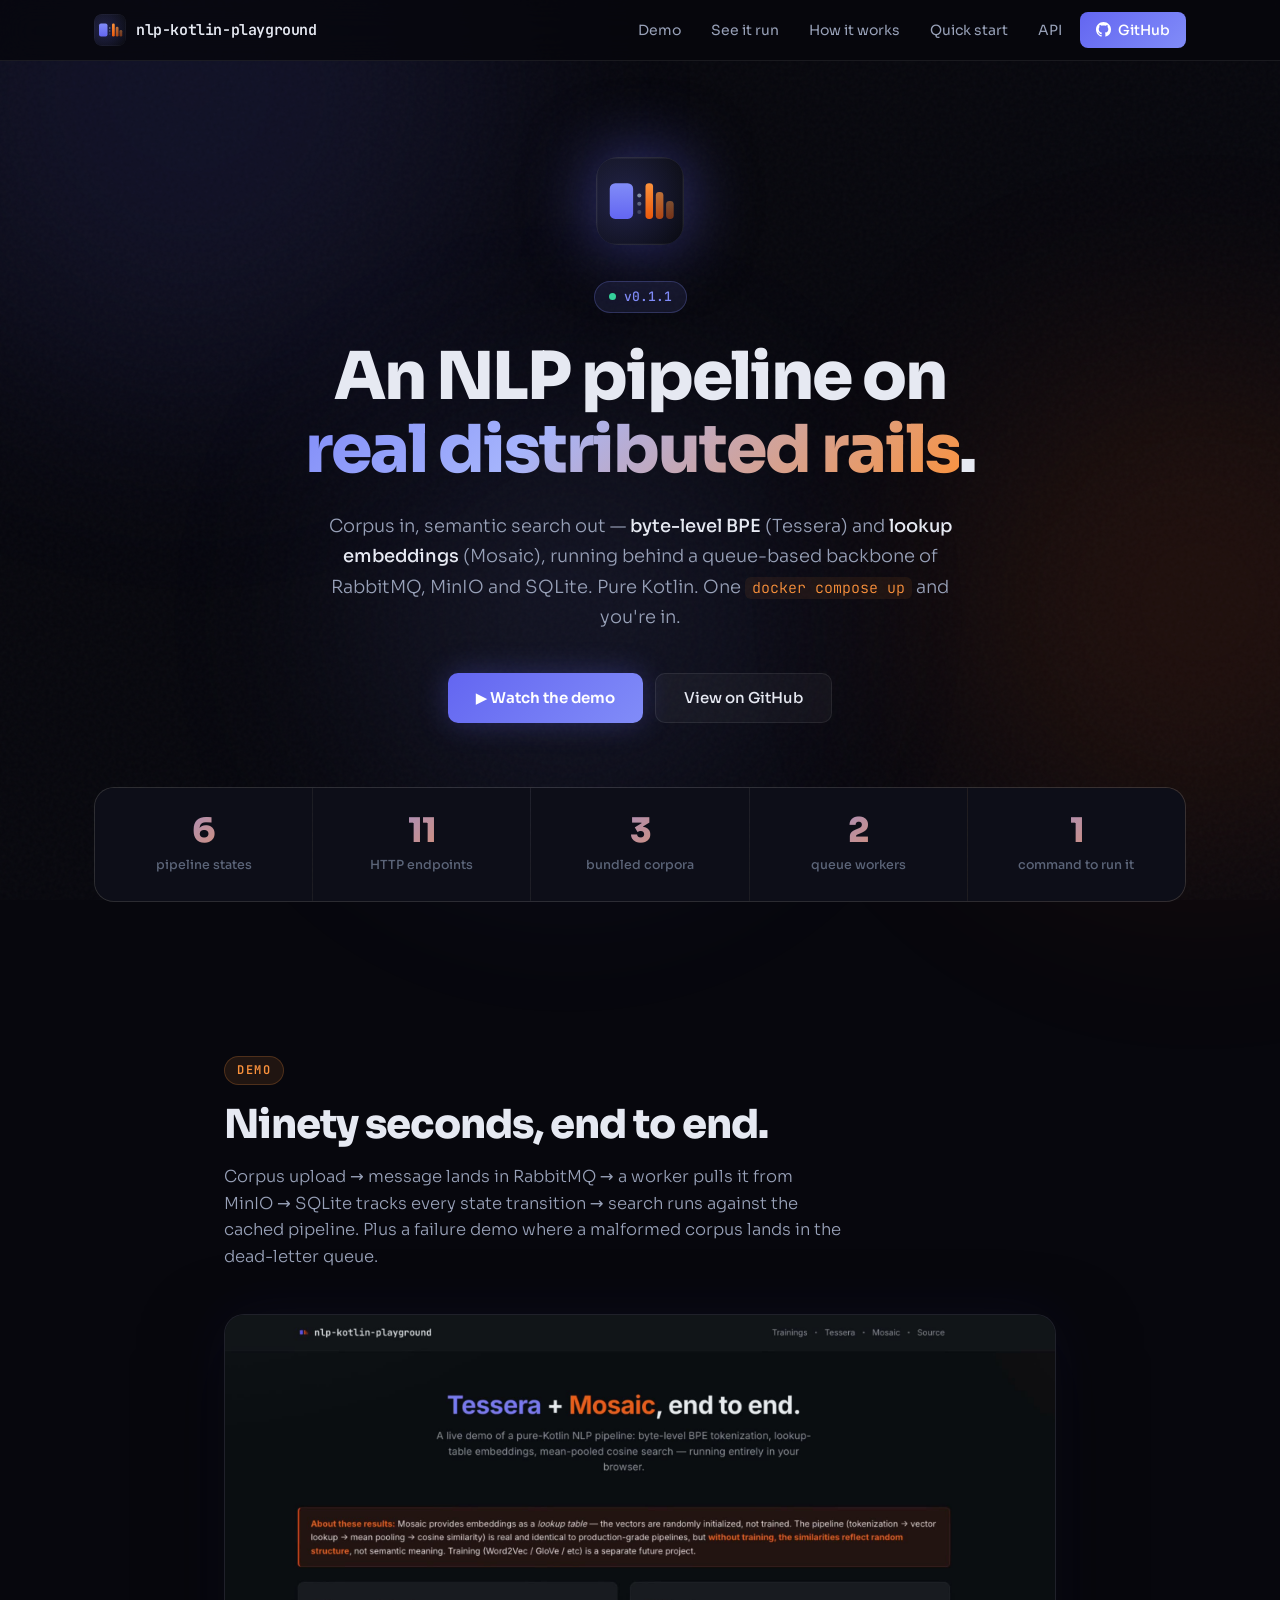
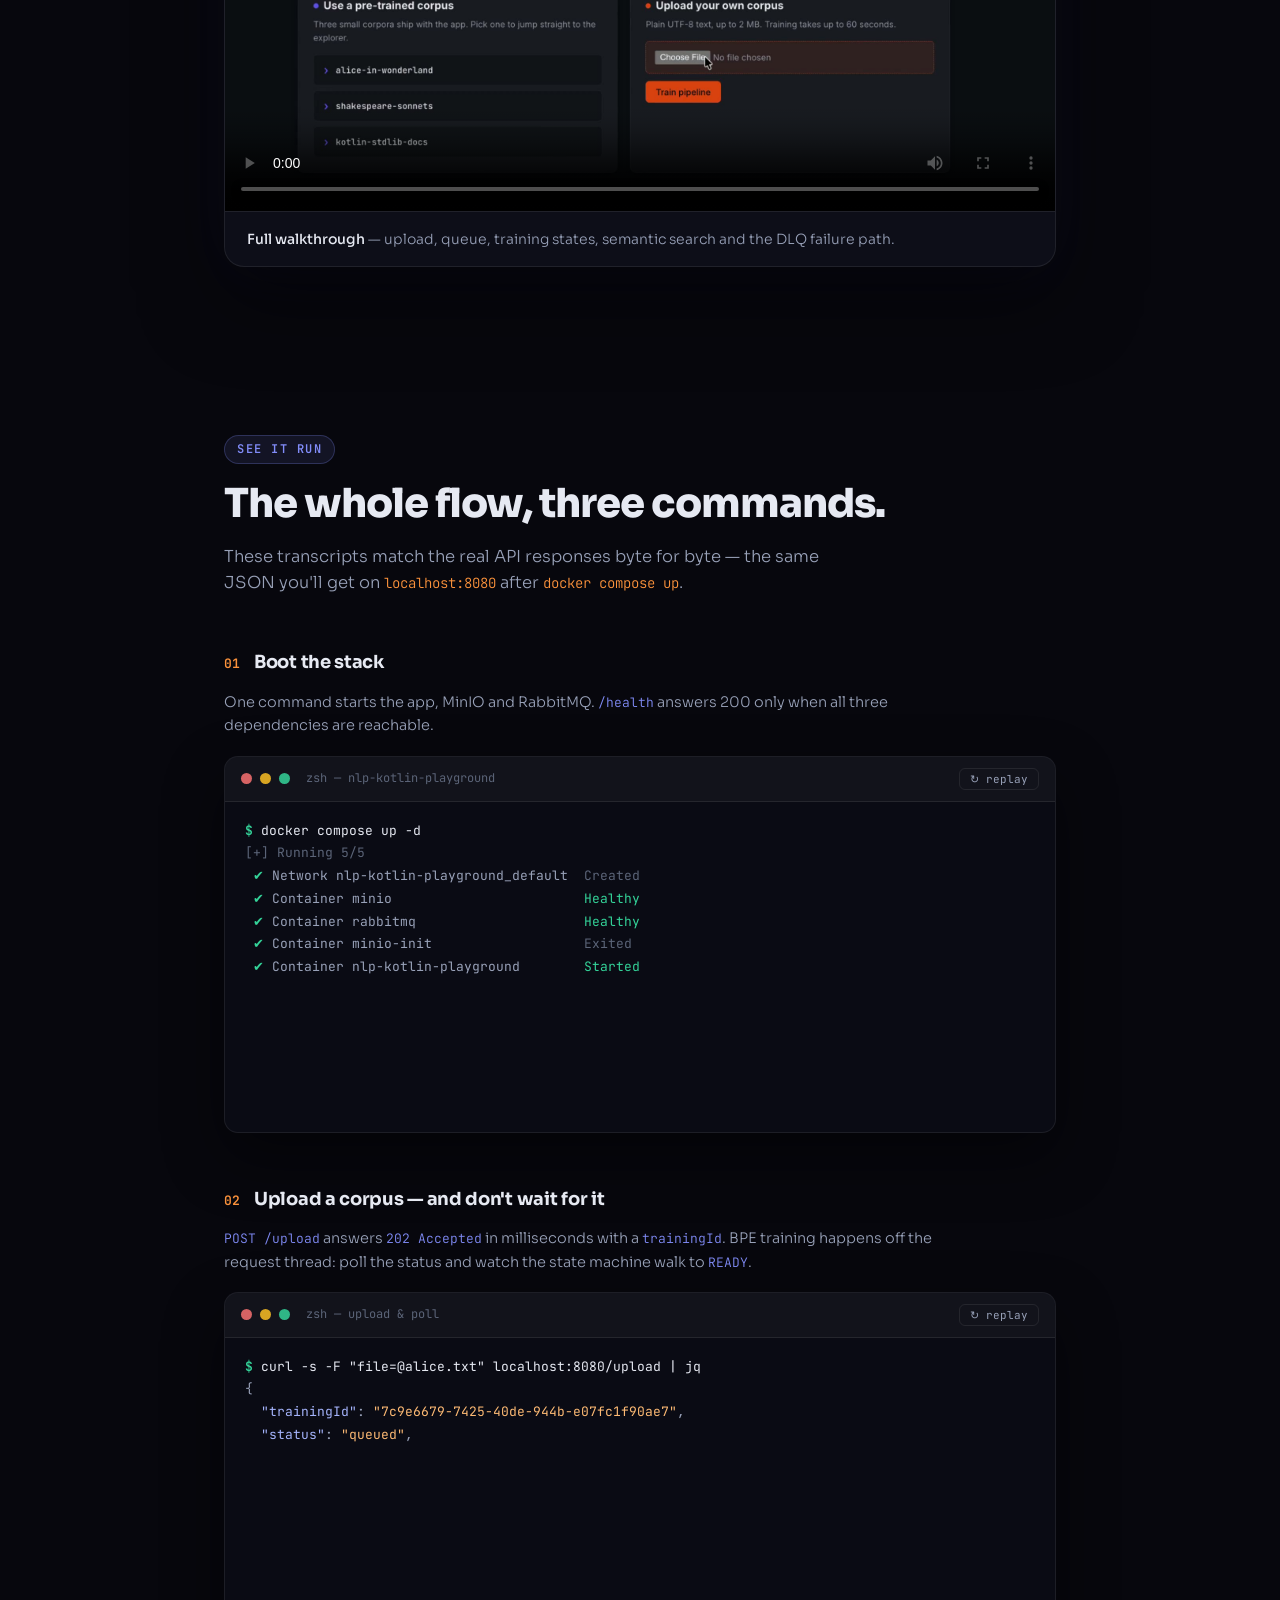
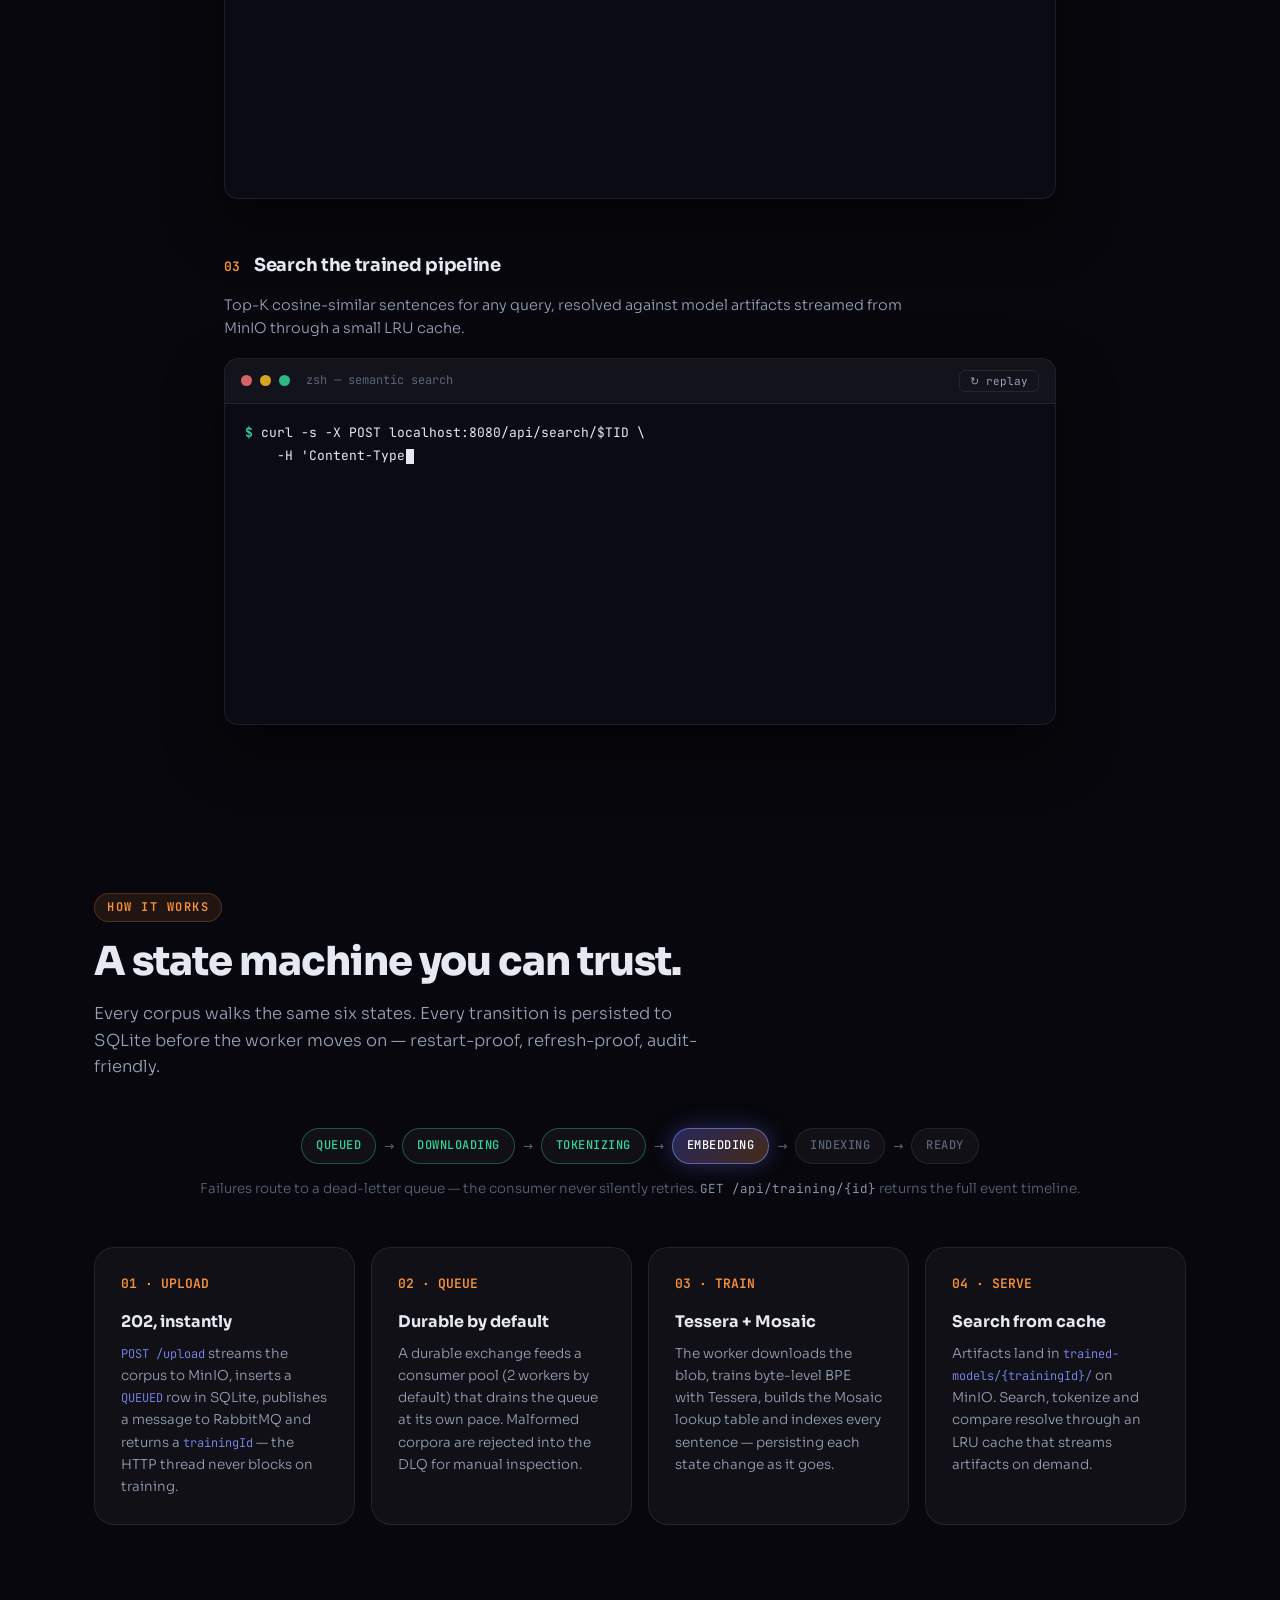
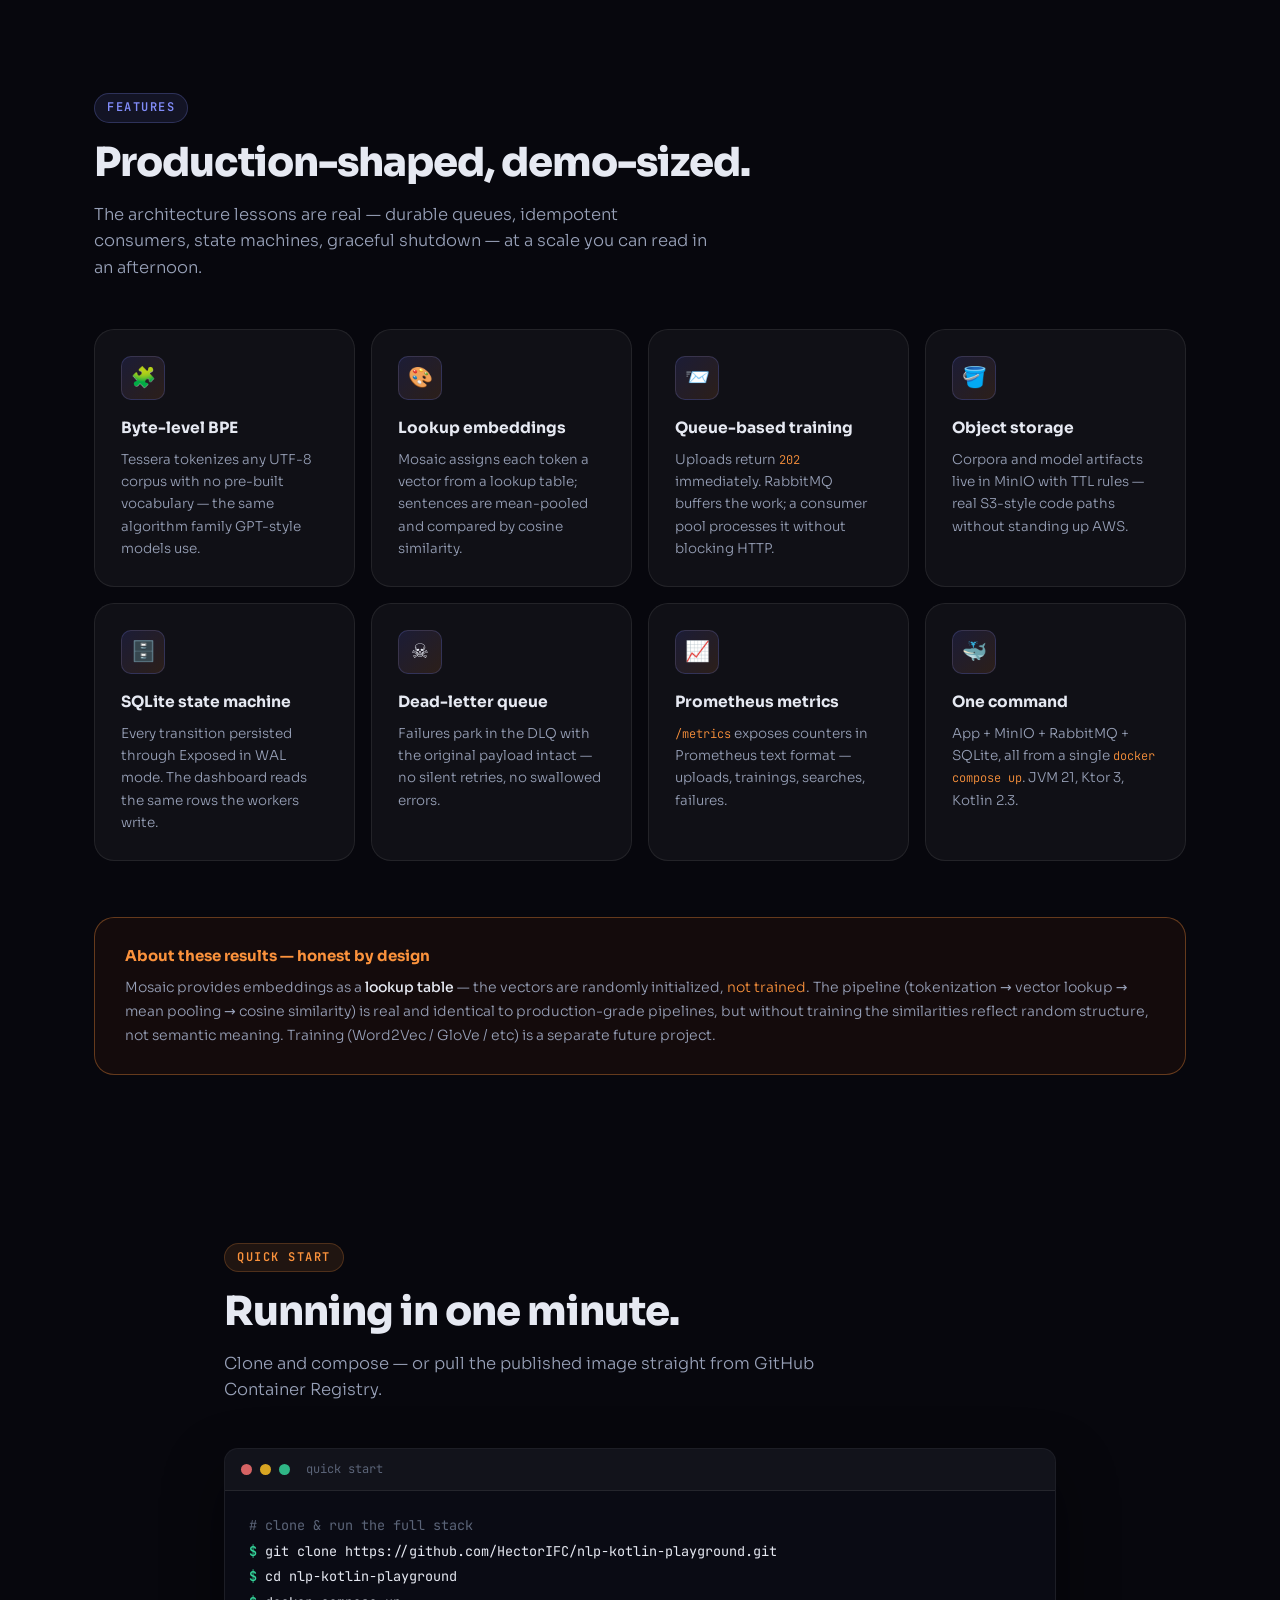
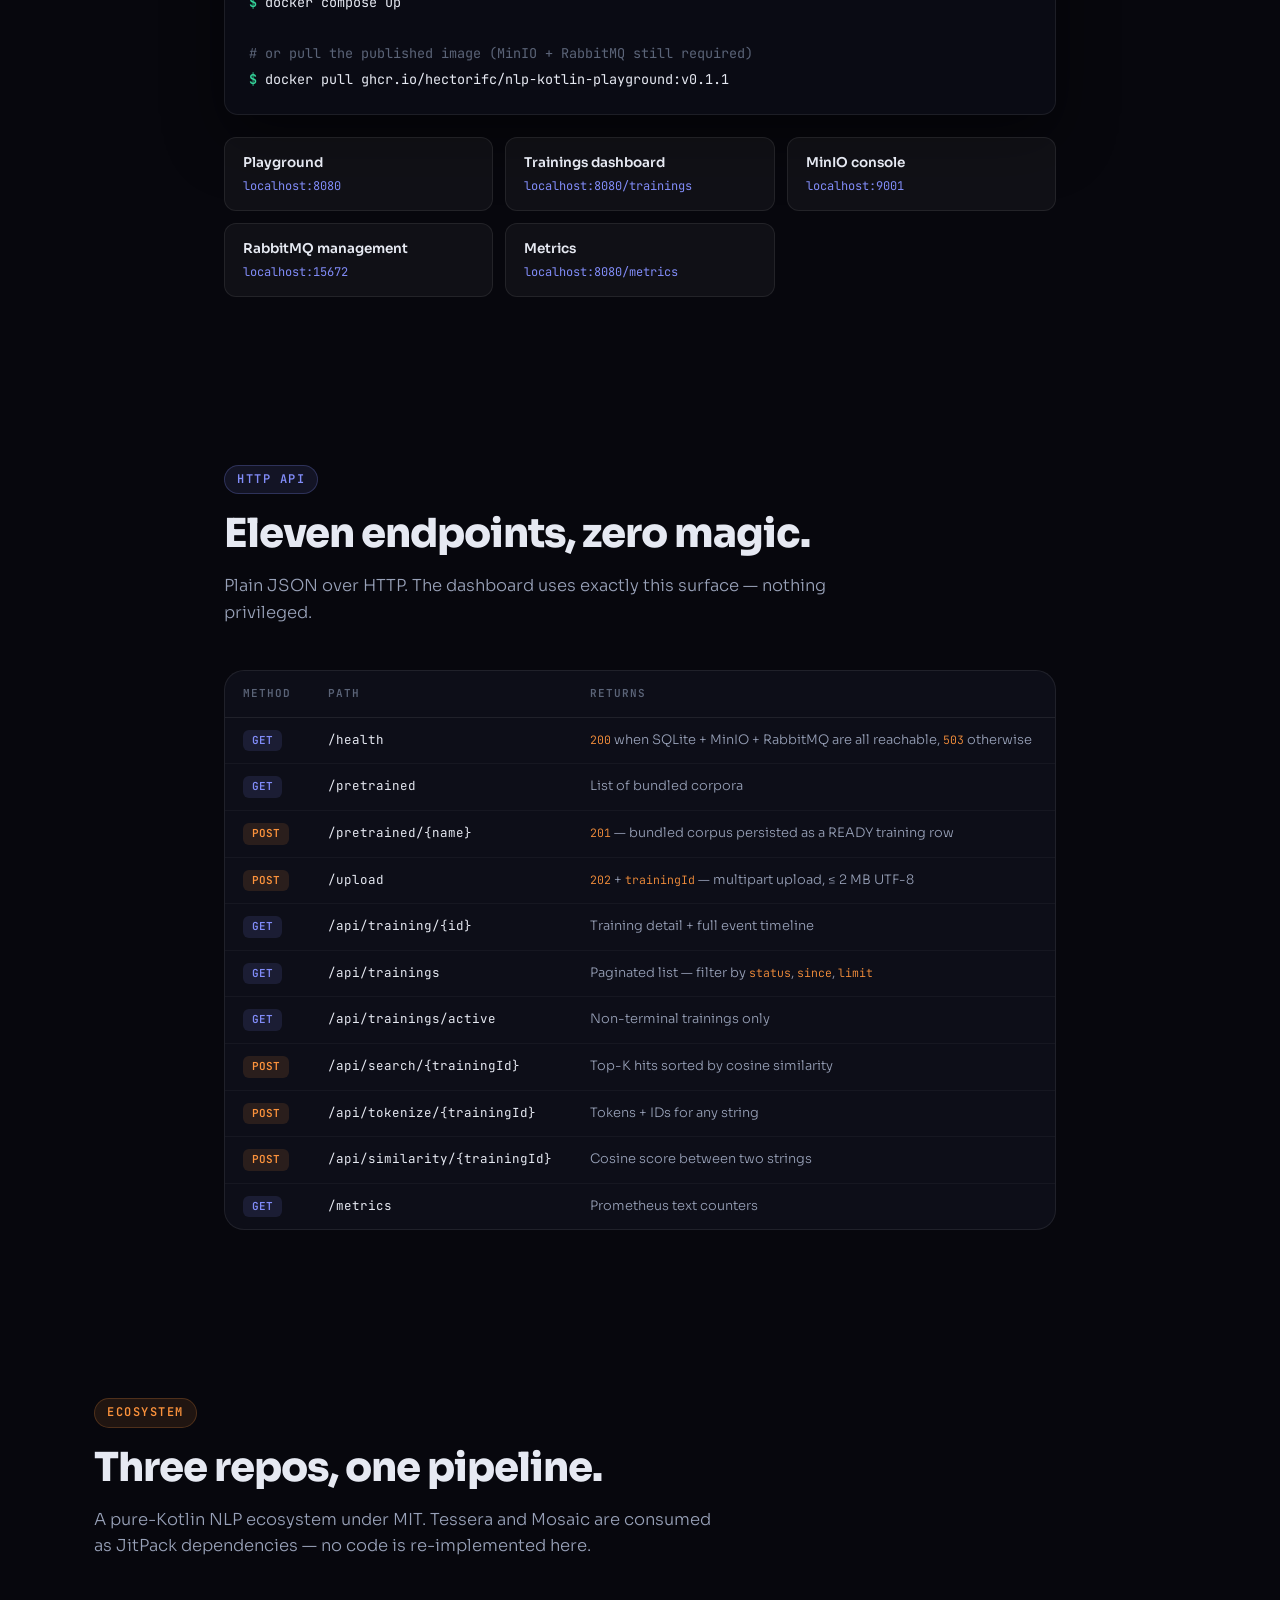
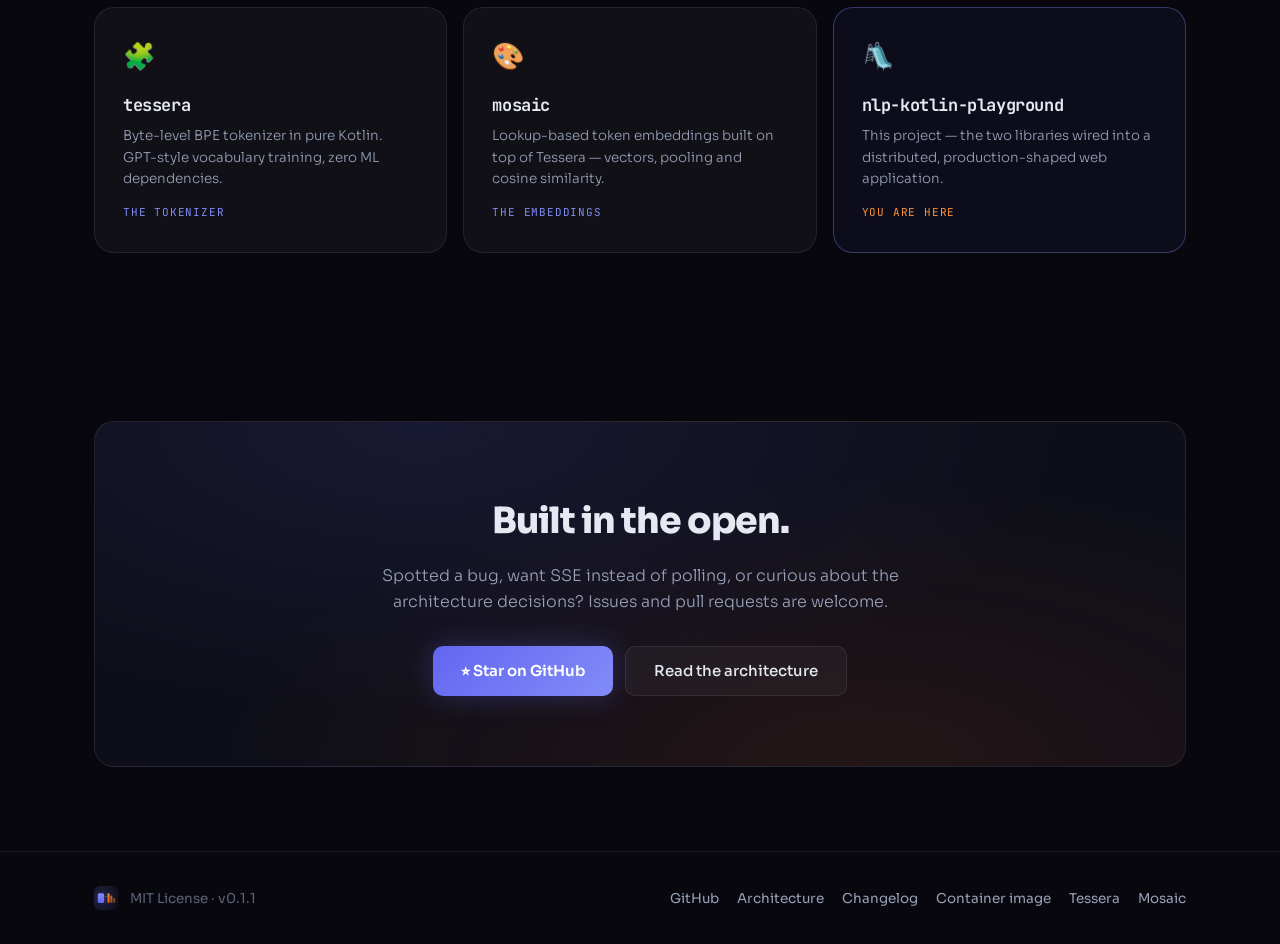
==== commit 0ad1d0be: "chore: address coderabbit review - drop redundant width attribute from the demo video (CSS already  " ====
--- a/docs/index.html
+++ b/docs/index.html
@@ -24,6 +24,10 @@
   <meta property="og:image"       content="https://hectorifc.github.io/nlp-kotlin-playground/logo/logo-512.png" />
   <meta name="twitter:card"       content="summary_large_image" />
 
+  <!-- Fonts are served from Google's CDN, so visitor IPs reach Google (GDPR
+       consideration). To self-host instead, download Sora + JetBrains Mono
+       (e.g. via google-webfonts-helper) into docs/fonts/ and replace these
+       three tags with local @font-face rules. -->
   <link rel="preconnect" href="https://fonts.googleapis.com" />
   <link rel="preconnect" href="https://fonts.gstatic.com" crossorigin />
   <link href="https://fonts.googleapis.com/css2?family=Sora:wght@300;400;500;600;700;800&family=JetBrains+Mono:wght@400;500;600&display=swap" rel="stylesheet" />
@@ -563,7 +567,7 @@
         </p>
       </div>
       <div class="video-shell fade">
-        <video src="demo.mp4" controls preload="metadata" poster="poster.jpg" width="1280"></video>
+        <video src="demo.mp4" controls preload="metadata" poster="poster.jpg"></video>
         <div class="video-caption">
           <strong>Full walkthrough</strong> — upload, queue, training states, semantic search and the DLQ failure path.
         </div>
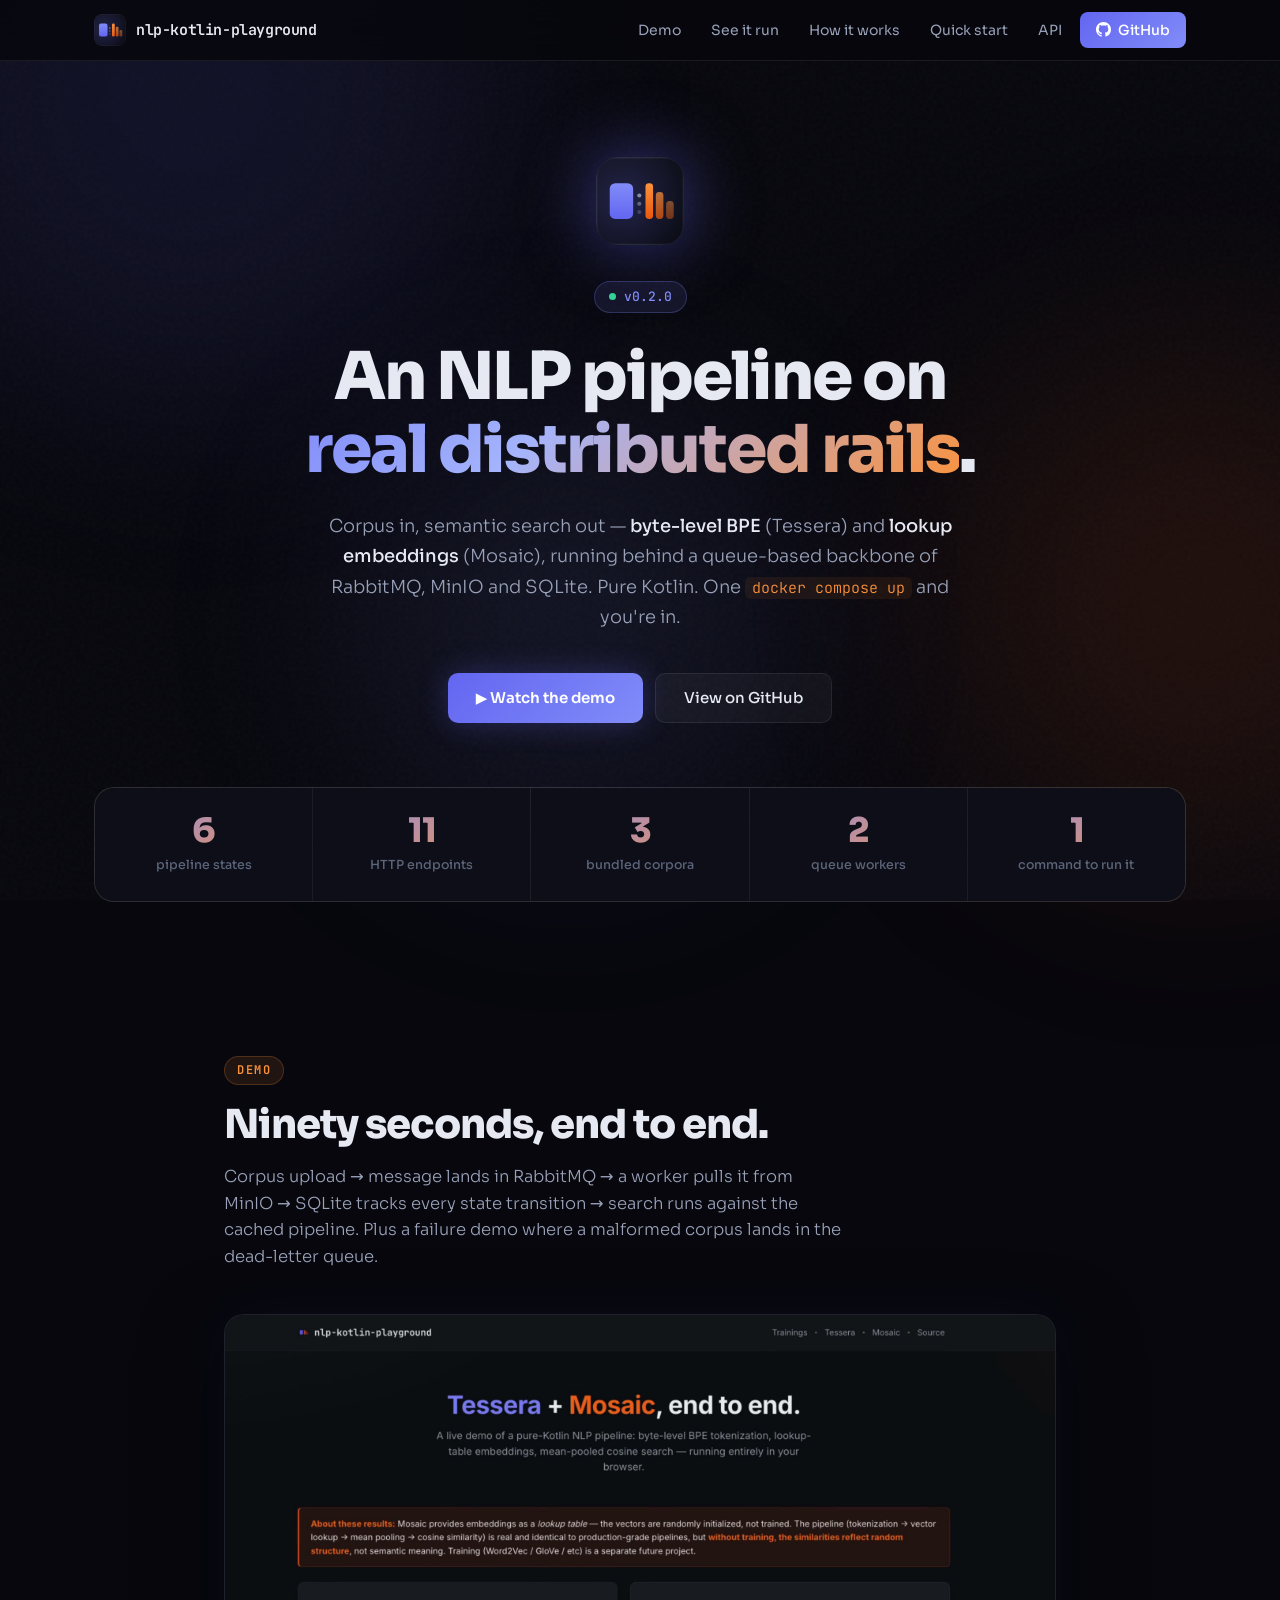
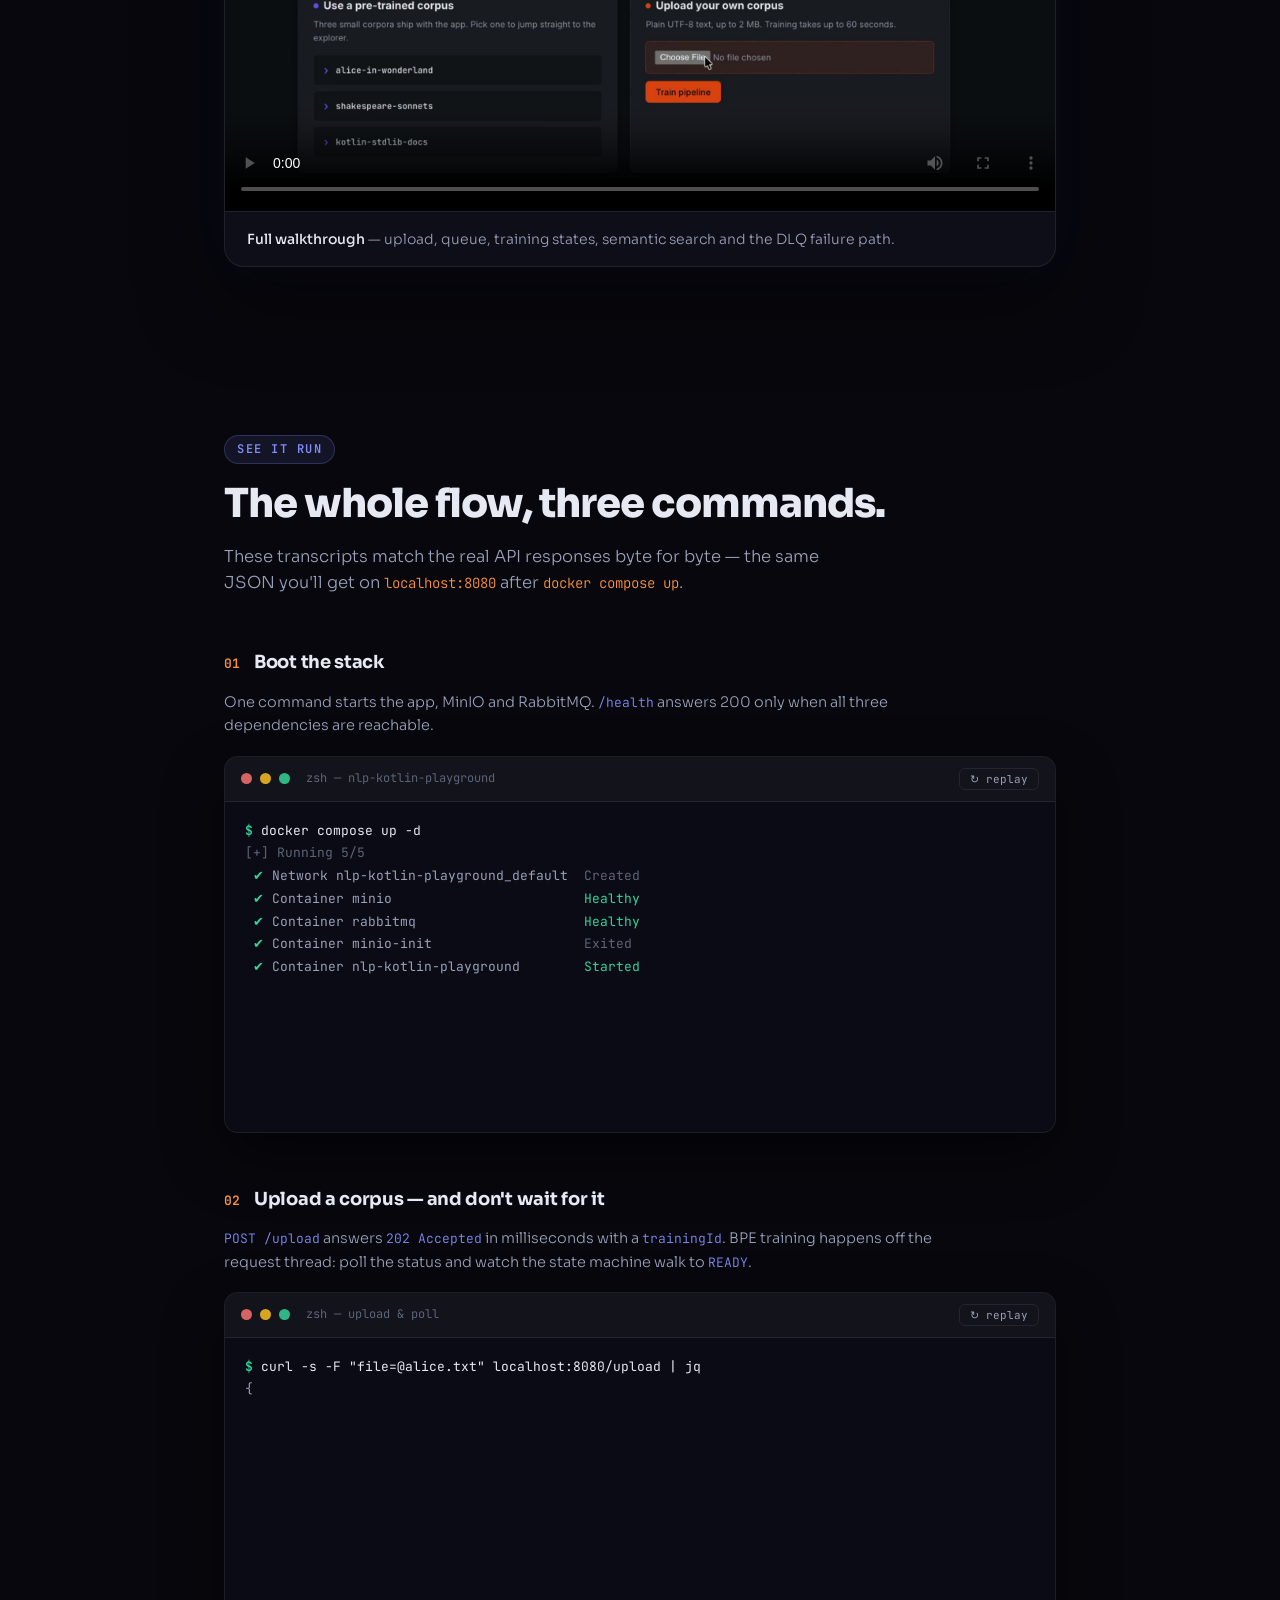
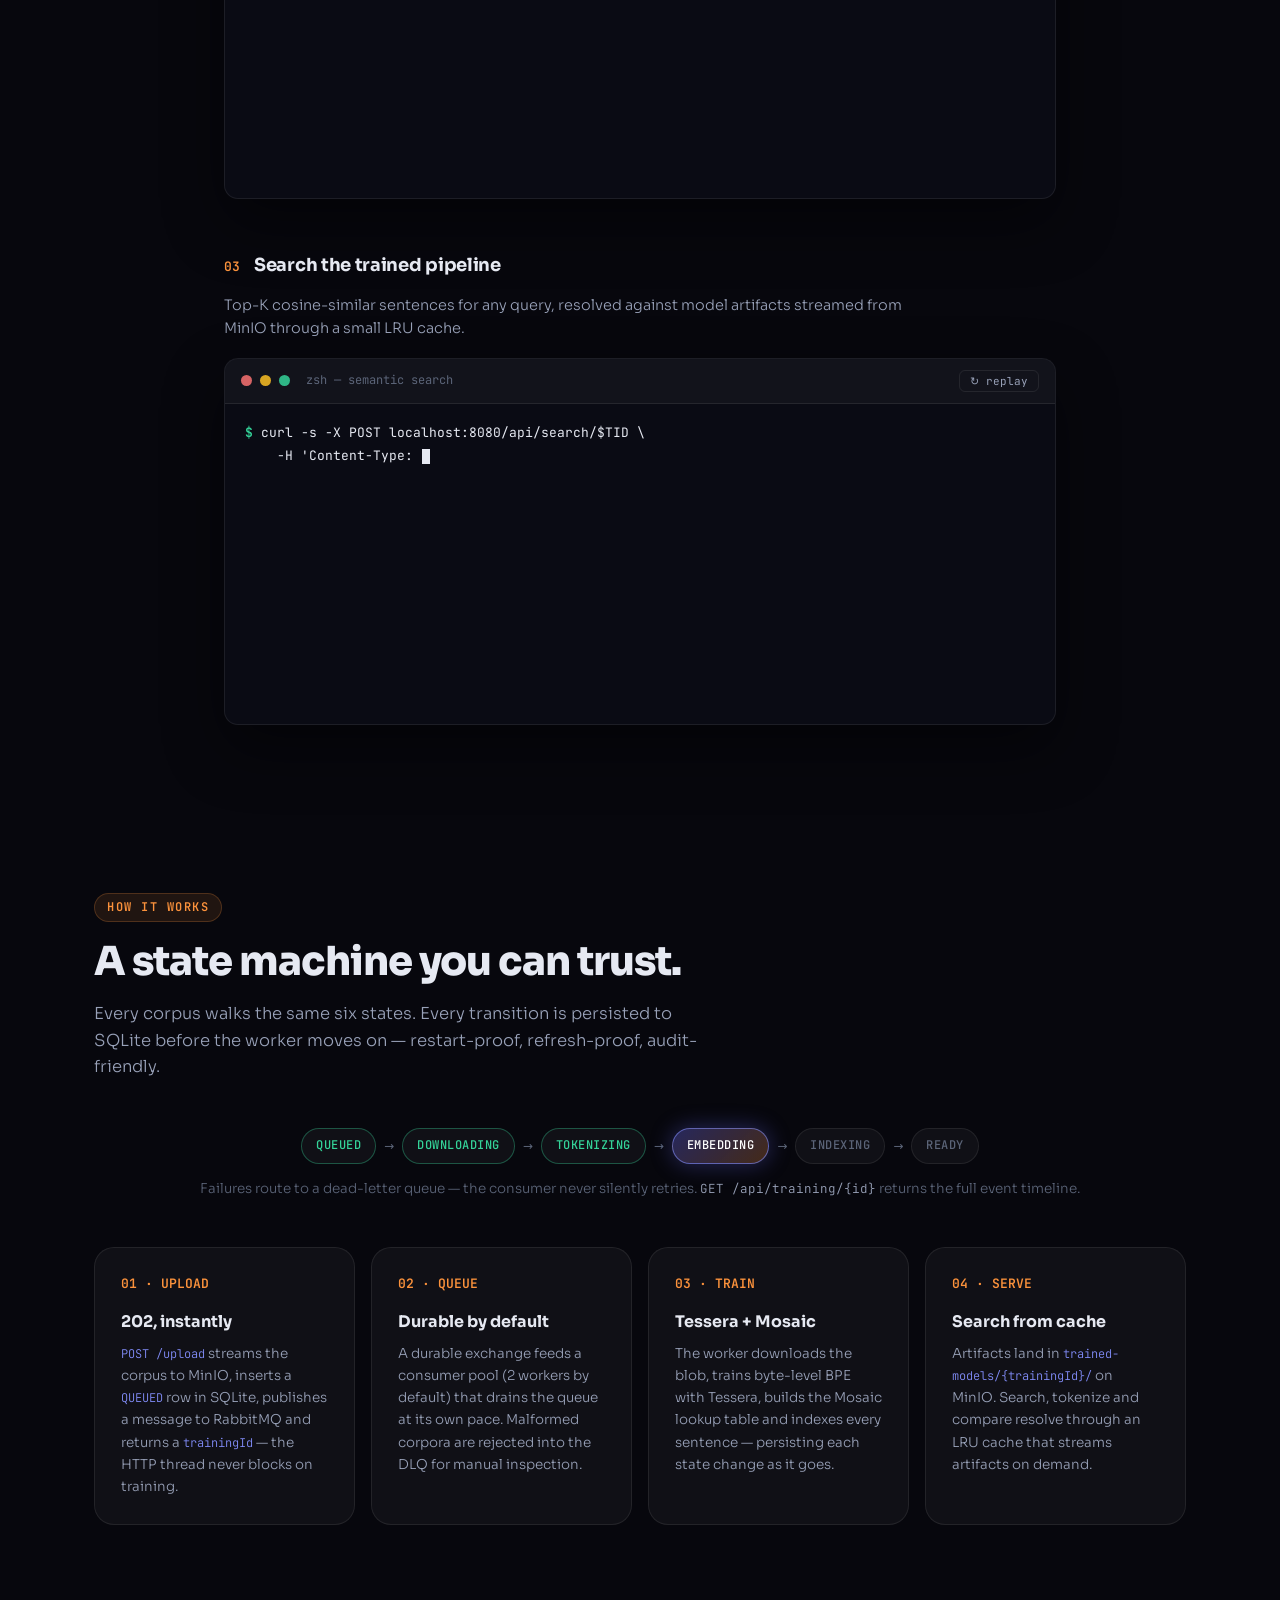
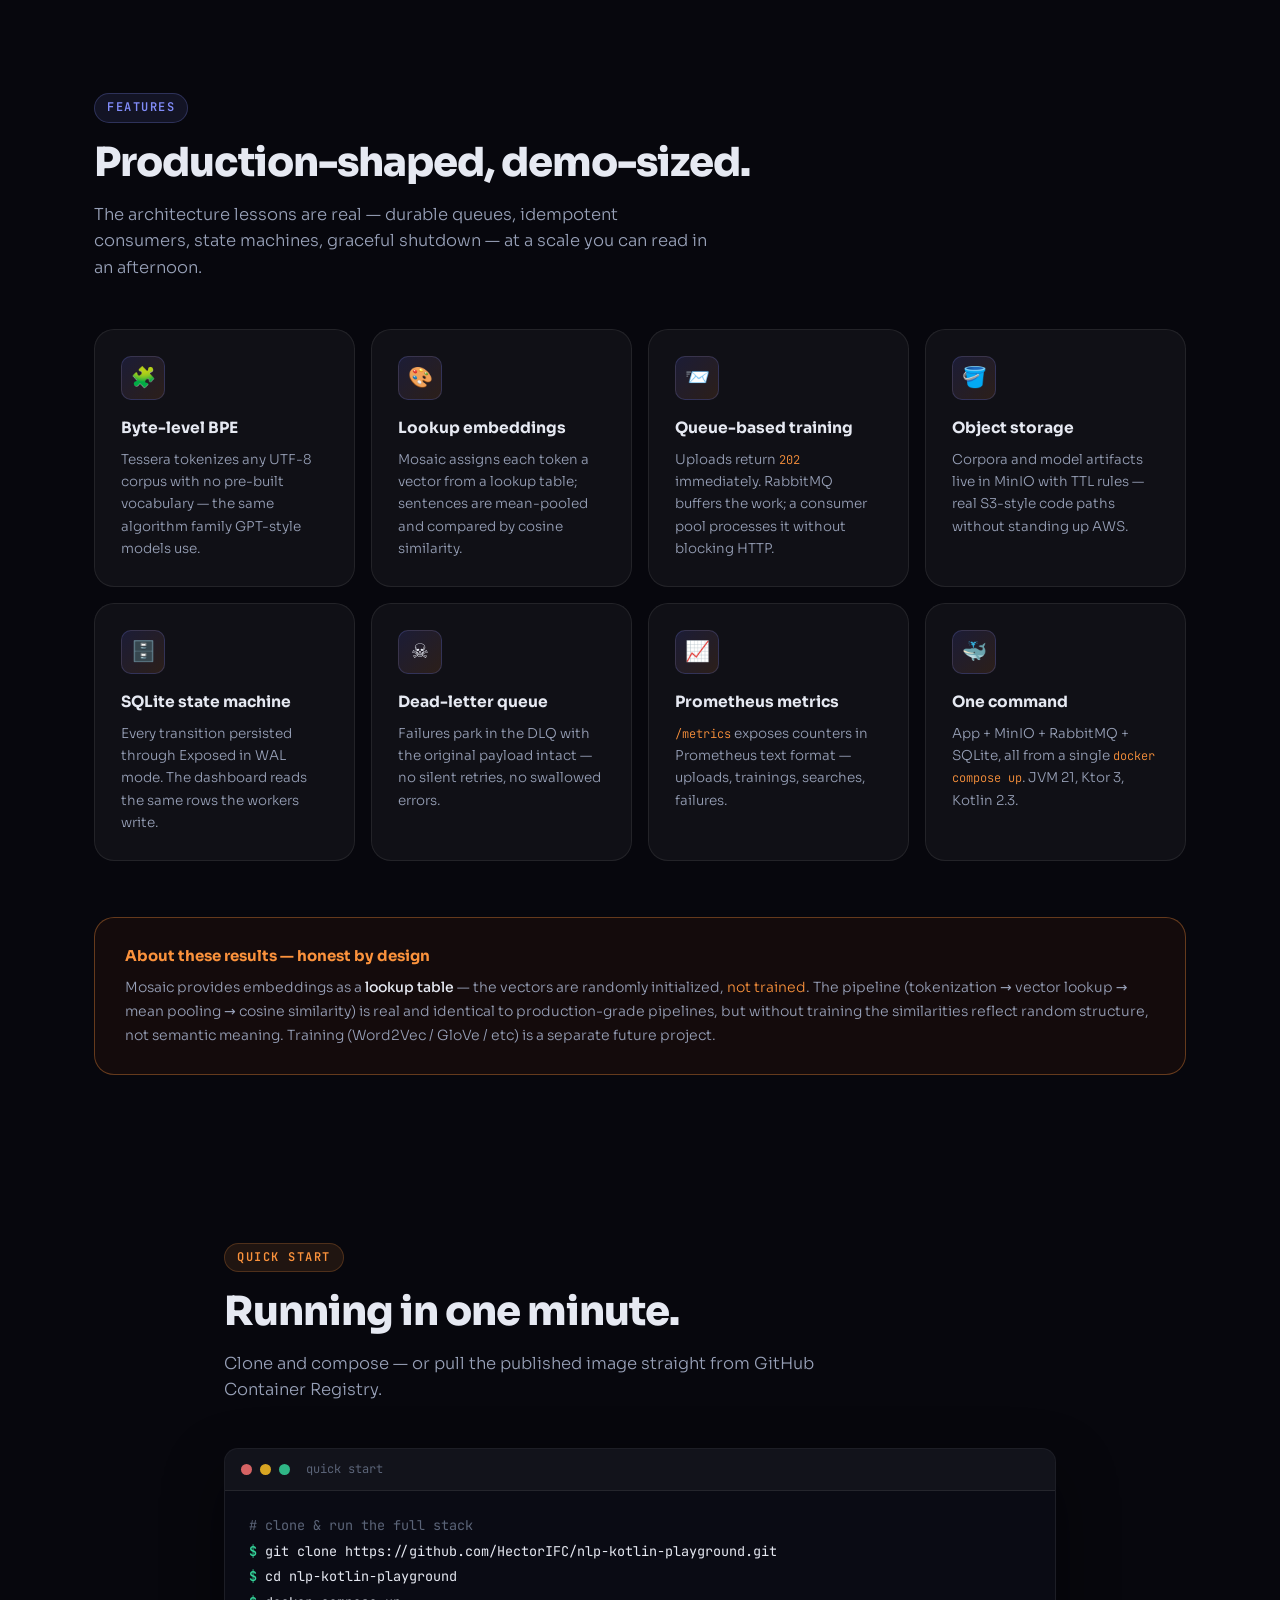
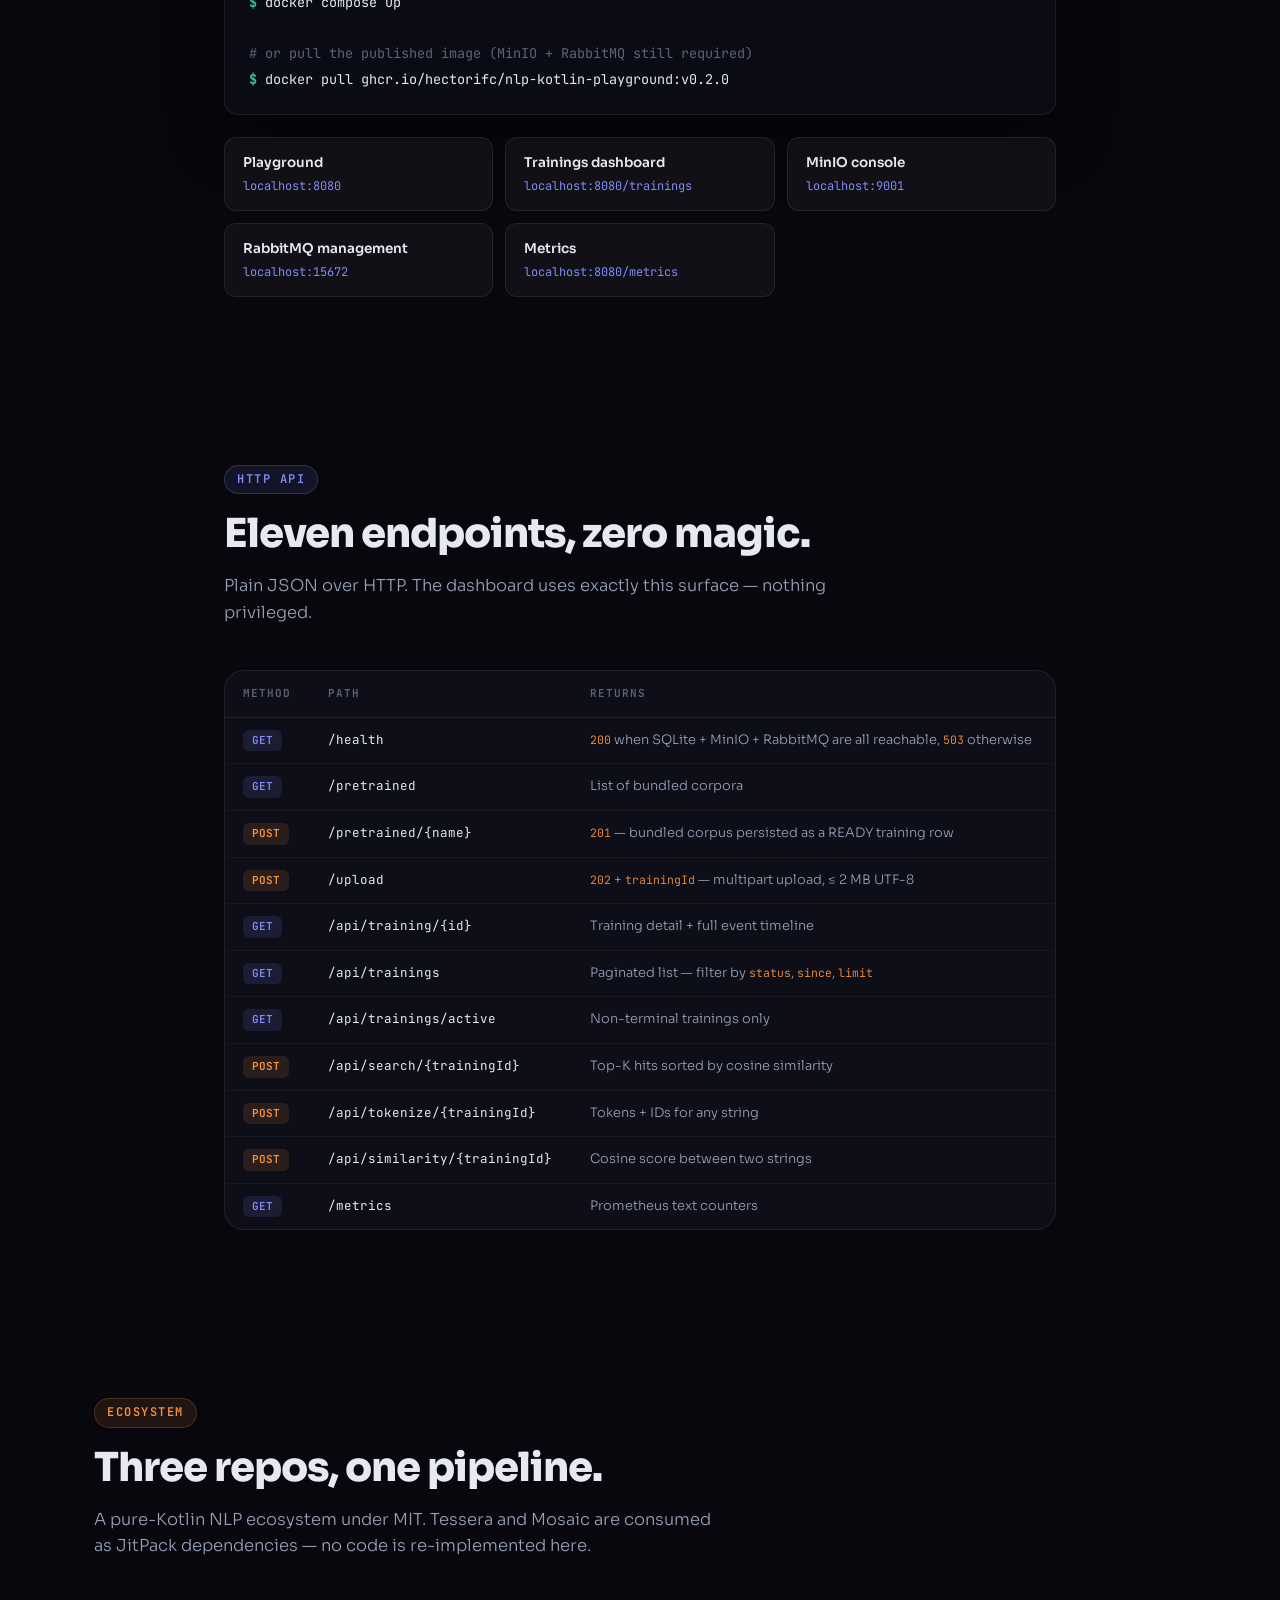
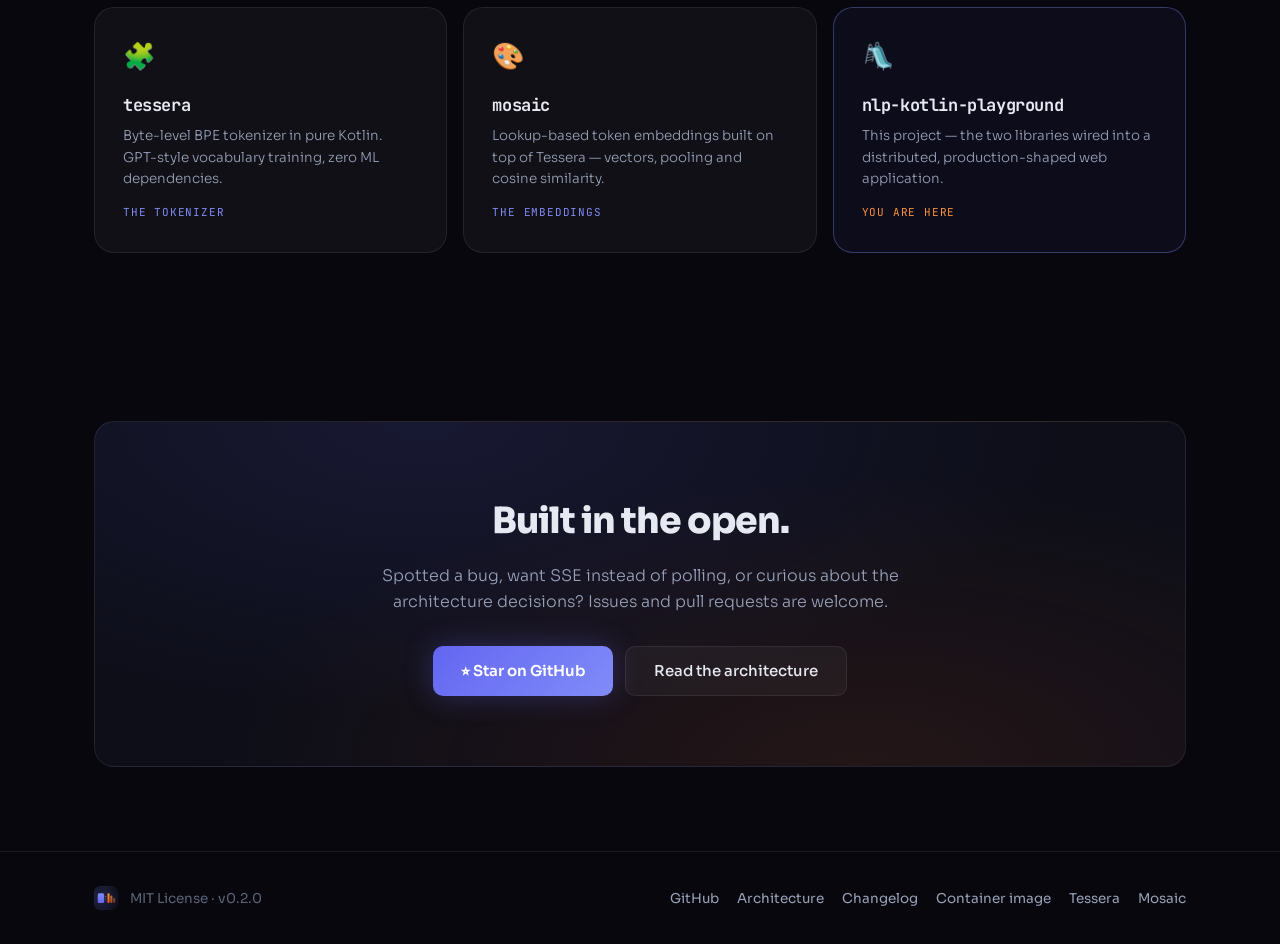
==== commit 4d8e4393: "chore: release v0.2.0 [skip ci]" ====
--- a/docs/index.html
+++ b/docs/index.html
@@ -531,7 +531,7 @@
         <img src="logo/logo.svg" alt="nlp-kotlin-playground" width="88" height="88" />
       </div>
       <div>
-        <div class="hero-badge"><span class="hero-badge-dot"></span>v0.1.1</div>
+        <div class="hero-badge"><span class="hero-badge-dot"></span>v0.2.0</div>
       </div>
       <h1>An NLP pipeline on <br /><span class="gradient-text">real distributed rails</span>.</h1>
       <p class="hero-sub">
@@ -774,7 +774,7 @@
 <span class="p">$</span> docker compose up
 
 <span class="c"># or pull the published image (MinIO + RabbitMQ still required)</span>
-<span class="p">$</span> docker pull ghcr.io/hectorifc/nlp-kotlin-playground:v0.1.1</div>
+<span class="p">$</span> docker pull ghcr.io/hectorifc/nlp-kotlin-playground:v0.2.0</div>
       </div>
 
       <div class="urls-grid fade">
@@ -874,7 +874,7 @@
     <div class="container footer-inner">
       <div class="footer-left">
         <img src="logo/logo.svg" alt="" width="24" height="24" />
-        <span>MIT License · v0.1.1</span>
+        <span>MIT License · v0.2.0</span>
       </div>
       <div class="footer-links">
         <a href="https://github.com/HectorIFC/nlp-kotlin-playground">GitHub</a>
